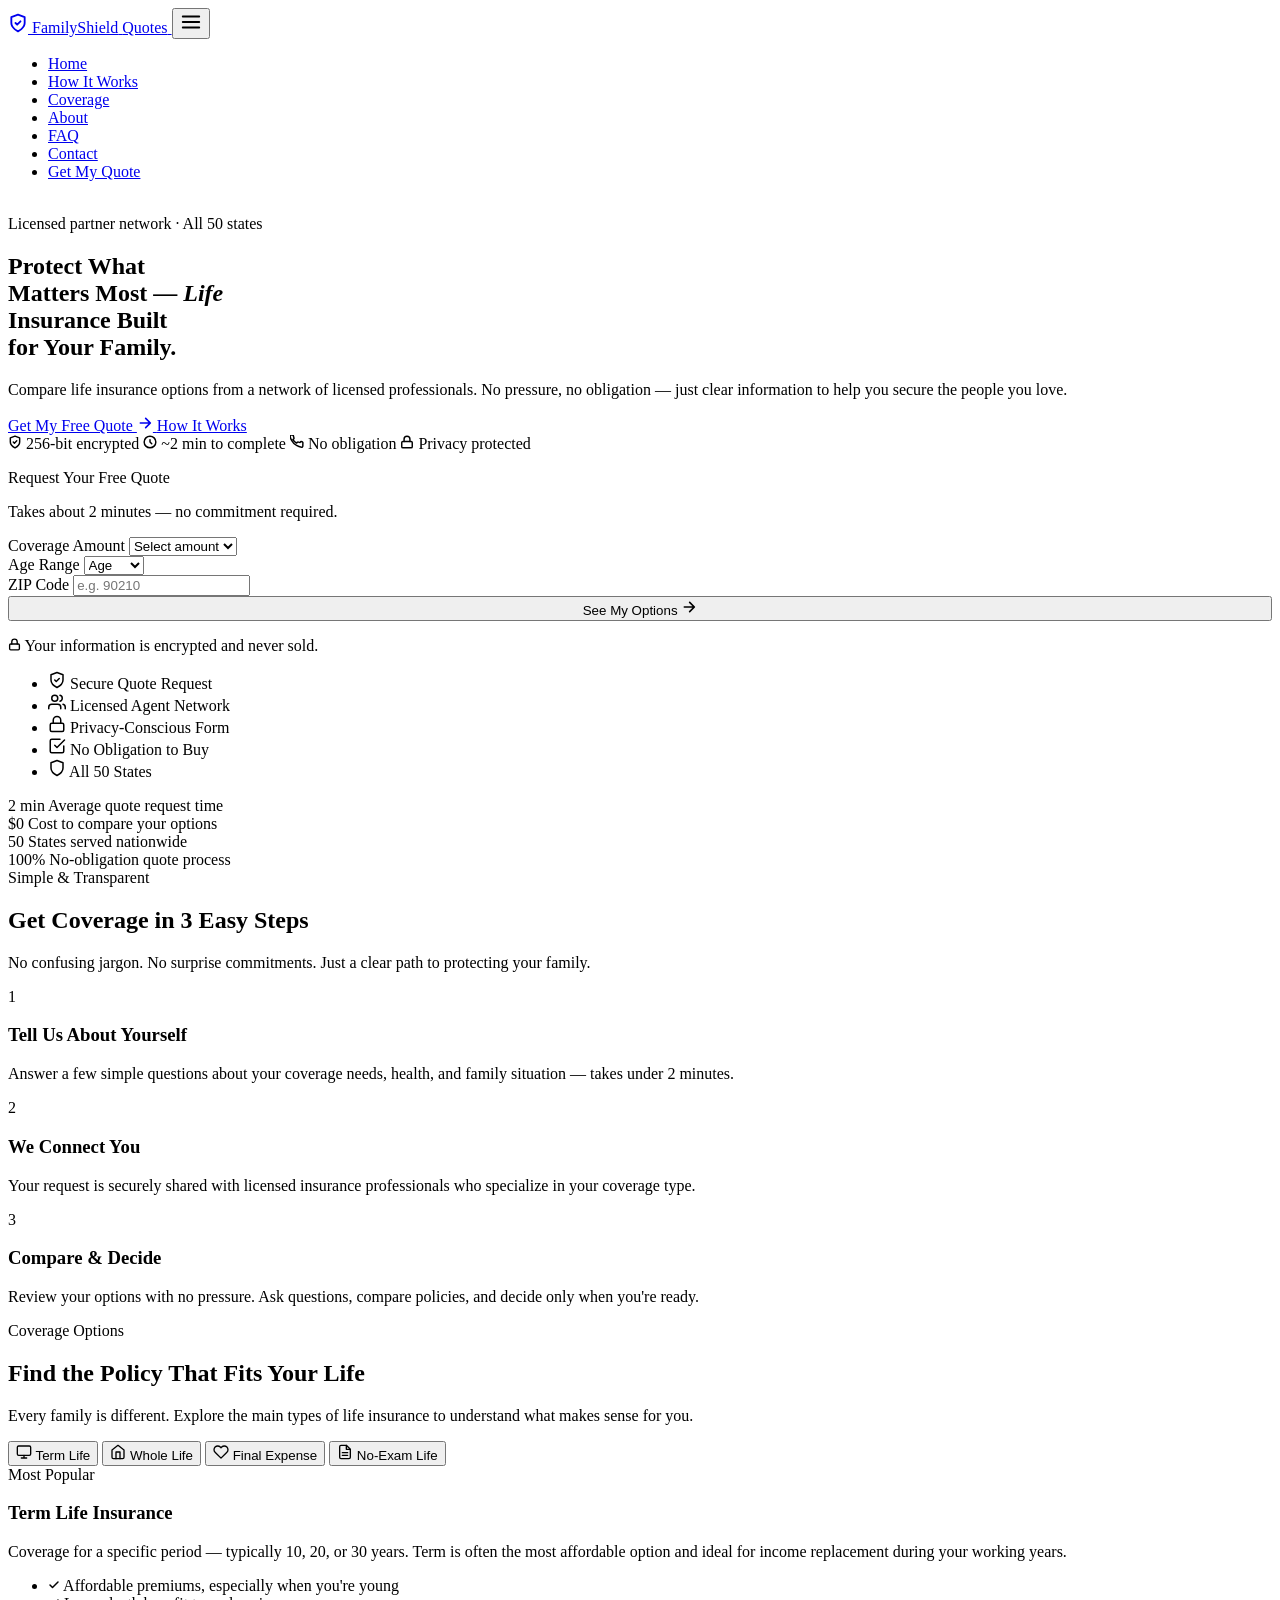
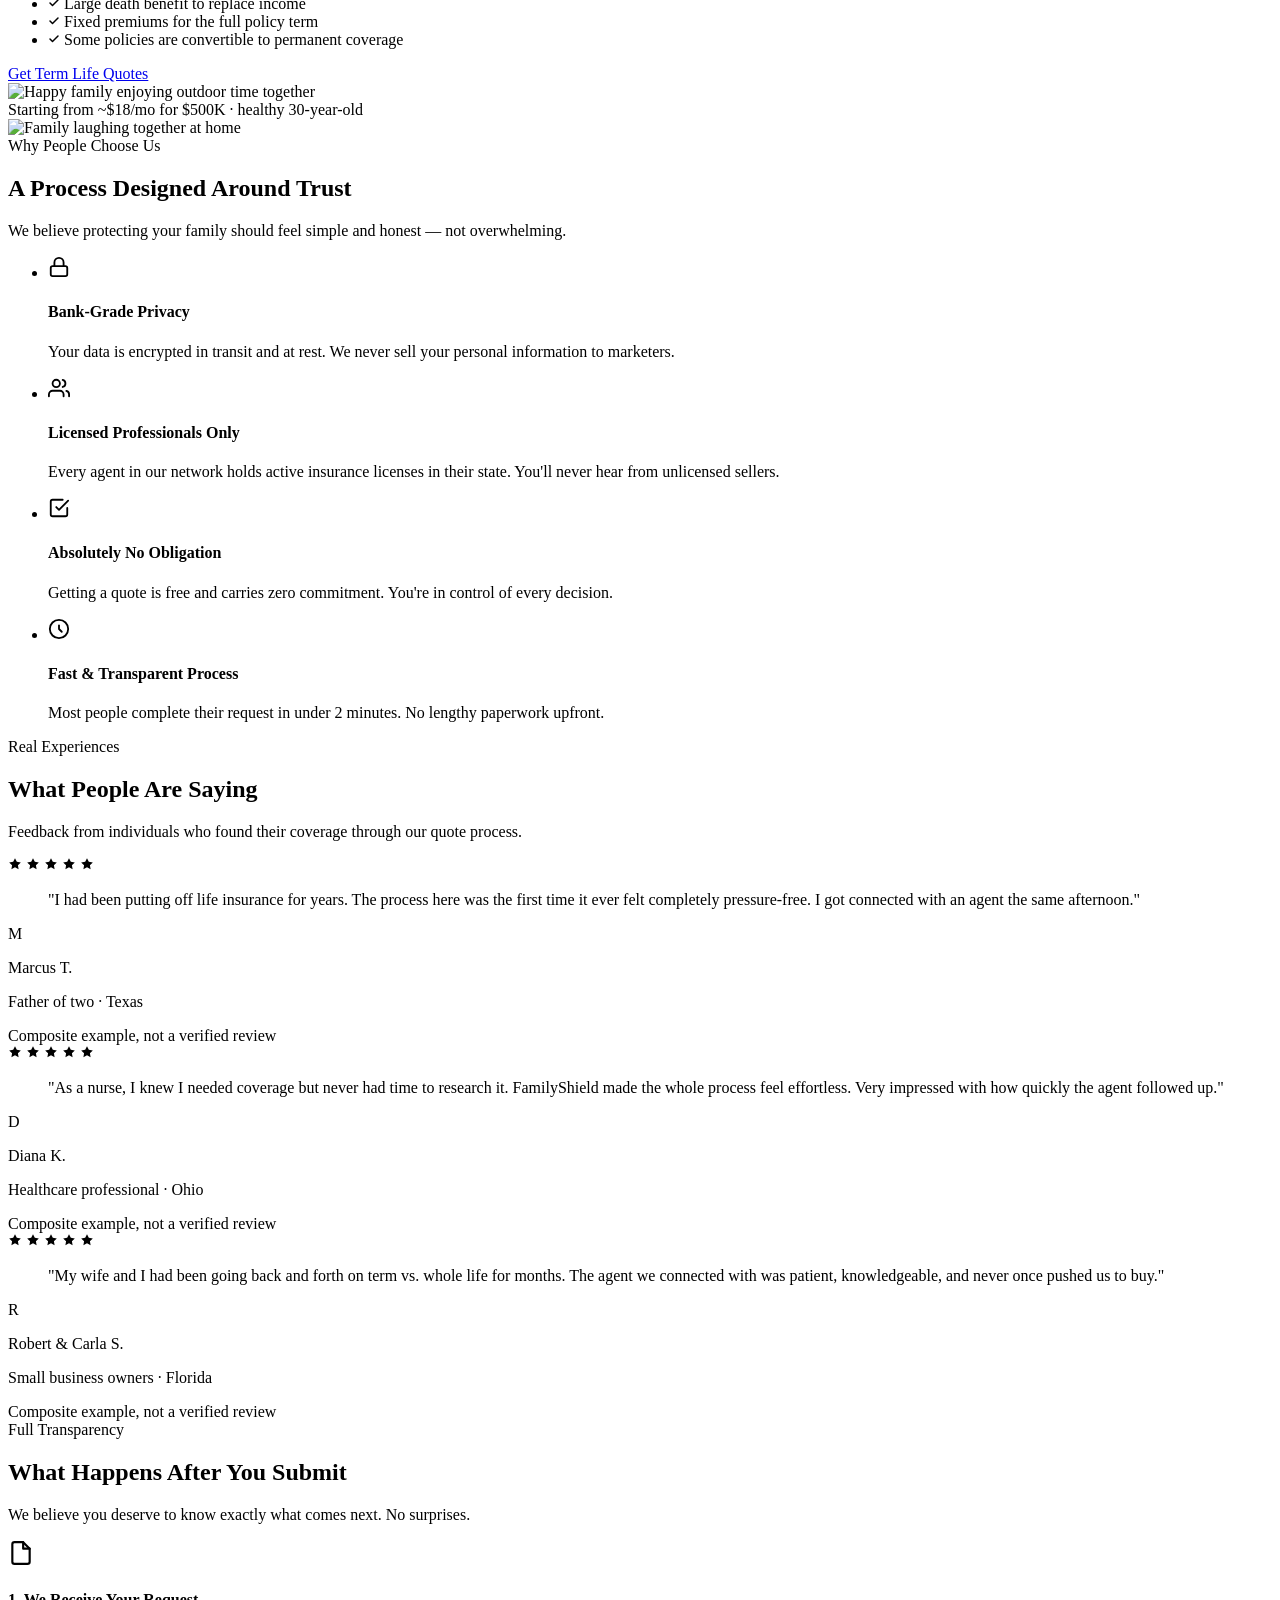
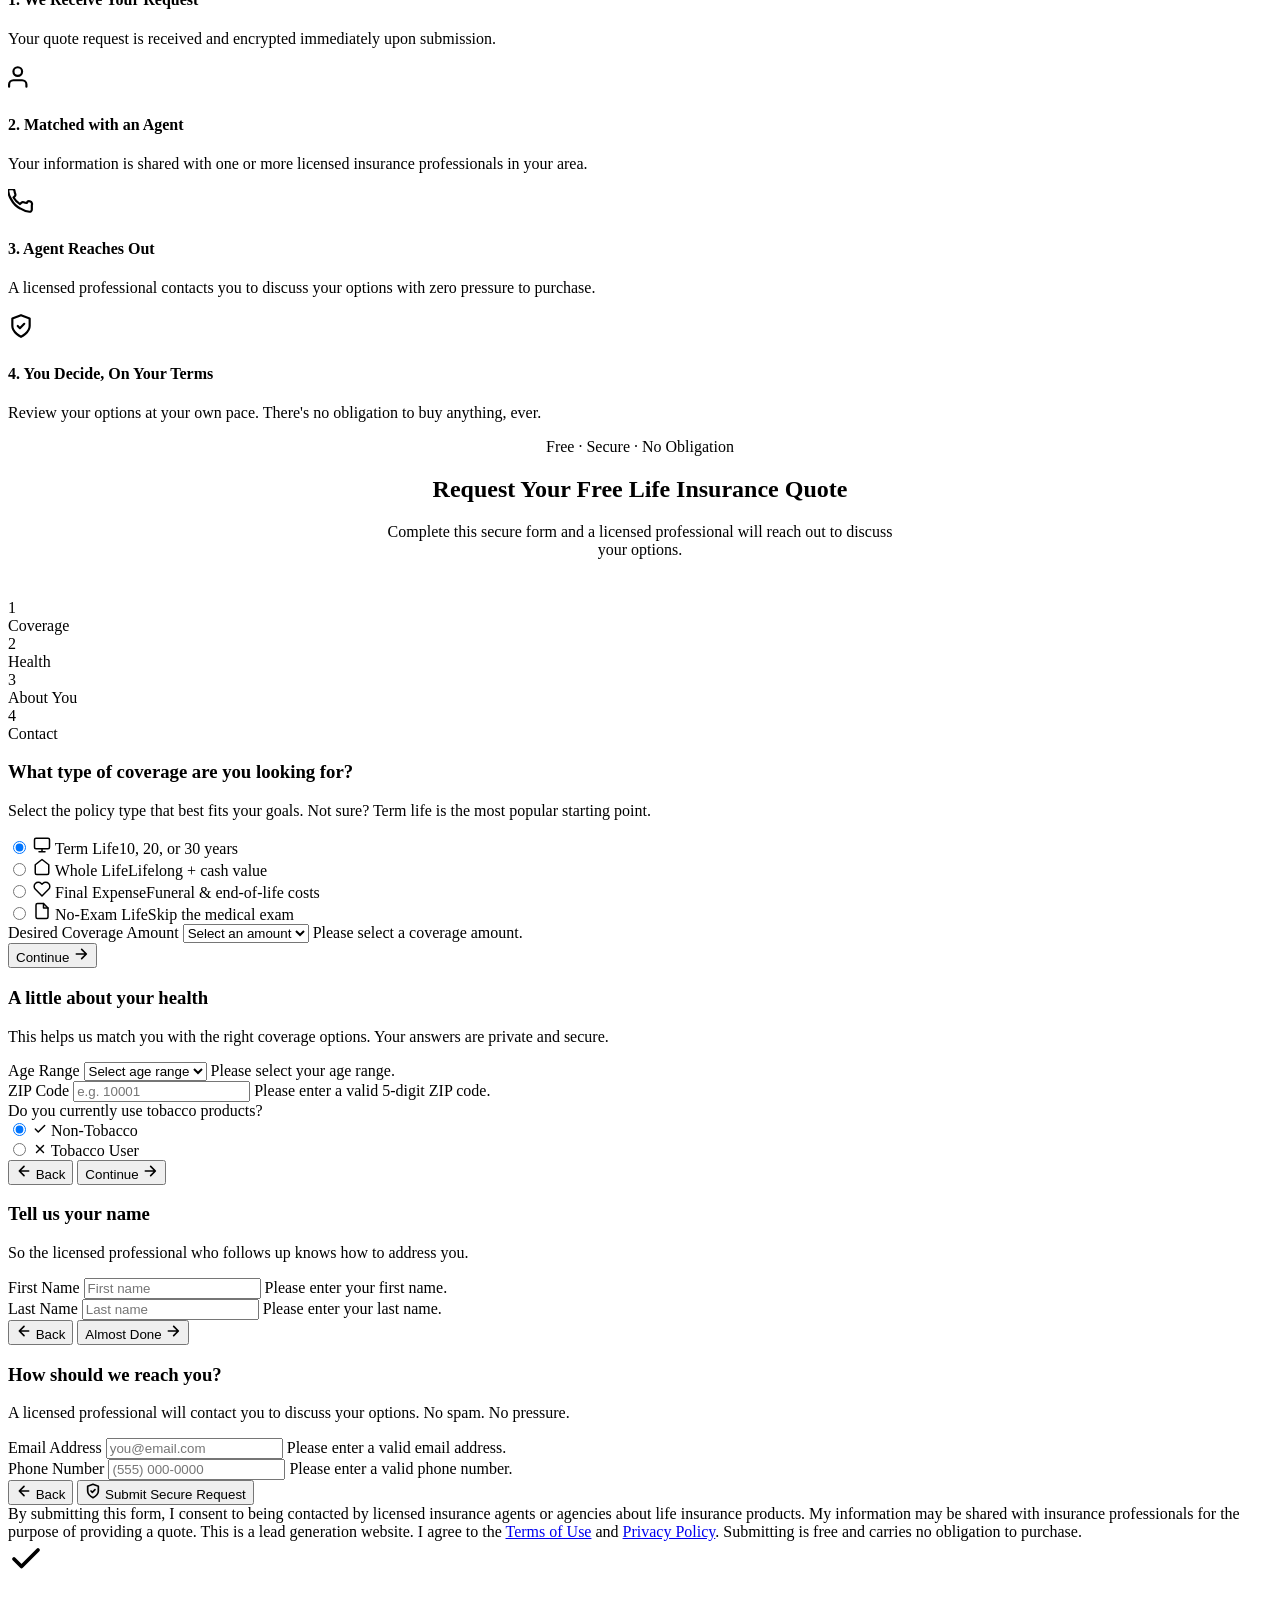
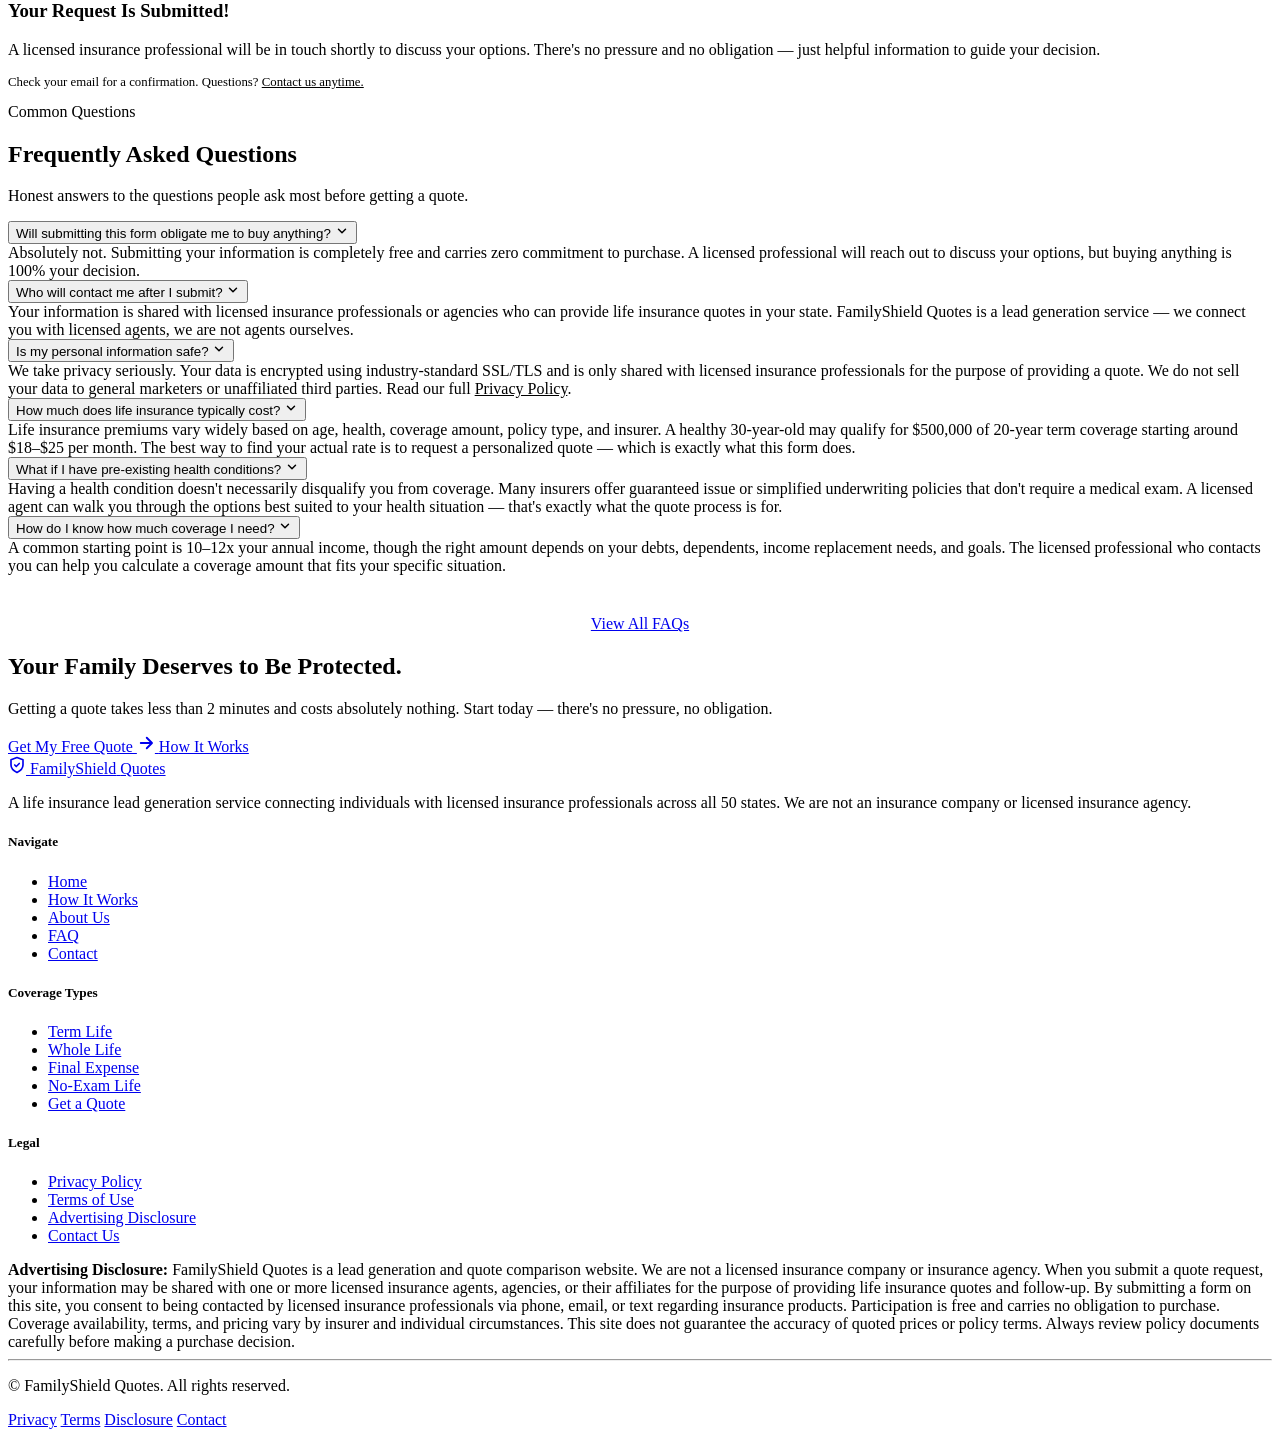
==== index.html @ f186295c "Add files via upload" ====
<!DOCTYPE html>
<html lang="en">
<head>
  <meta charset="UTF-8" />
  <meta name="viewport" content="width=device-width, initial-scale=1.0" />
  <title>FamilyShield Quotes — Protect What Matters Most | Life Insurance</title>
  <meta name="description" content="Compare life insurance options from a network of licensed insurance professionals. Fast, secure, no-obligation quote requests. Protect your family's future today." />
  <meta name="robots" content="index, follow" />
  <meta name="theme-color" content="#040d1c" />
  <meta property="og:title" content="FamilyShield Quotes — Protect What Matters Most" />
  <meta property="og:description" content="Secure, no-obligation life insurance quote comparison. Connect with licensed insurance professionals in minutes." />
  <meta property="og:type" content="website" />
  <link rel="preconnect" href="https://fonts.googleapis.com">
  <link rel="preconnect" href="https://fonts.gstatic.com" crossorigin>
  <link rel="preconnect" href="https://images.unsplash.com" crossorigin>
  <link rel="stylesheet" href="styles.css" />
  <link rel="icon" type="image/svg+xml" href="data:image/svg+xml,%3Csvg xmlns='http://www.w3.org/2000/svg' viewBox='0 0 24 24'%3E%3Crect width='24' height='24' rx='5' fill='%23c8952a'/%3E%3Cpath d='M12 20s7-3.5 7-8.75V6L12 3.5 5 6v5.25C5 16.5 12 20 12 20z' fill='%230a1628'/%3E%3C/svg%3E">
</head>
<body>

<!-- ══════════════════════════════════════════════════════
     NAVIGATION
══════════════════════════════════════════════════════ -->
<header class="nav" id="nav">
  <div class="container nav-inner">
    <a href="index.html" class="nav-logo" aria-label="FamilyShield Quotes home">
      <span class="nav-logo-icon" aria-hidden="true">
        <svg width="20" height="20" viewBox="0 0 24 24" fill="none" stroke="currentColor" stroke-width="2.2" stroke-linecap="round" stroke-linejoin="round"><path d="M12 22s8-4 8-10V5l-8-3-8 3v7c0 6 8 10 8 10z"/><path d="M9 12l2 2 4-4"/></svg>
      </span>
      <span class="nav-logo-text">
        <span class="brand">FamilyShield</span>
        <span class="sub">Quotes</span>
      </span>
    </a>

    <button class="nav-toggle" id="navToggle" aria-label="Toggle menu" aria-expanded="false">
      <svg width="22" height="22" viewBox="0 0 24 24" fill="none" stroke="currentColor" stroke-width="2" stroke-linecap="round"><path d="M3 6h18M3 12h18M3 18h18"/></svg>
    </button>

    <ul class="nav-links" id="navLinks" role="list">
      <li><a href="index.html" class="active">Home</a></li>
      <li><a href="how-it-works.html">How It Works</a></li>
      <li><a href="#coverage">Coverage</a></li>
      <li><a href="about.html">About</a></li>
      <li><a href="faq.html">FAQ</a></li>
      <li><a href="contact.html">Contact</a></li>
      <li><a href="#quote" class="btn btn-sm nav-cta">Get My Quote</a></li>
    </ul>
  </div>
</header>

<!-- ══════════════════════════════════════════════════════
     HERO
══════════════════════════════════════════════════════ -->
<section class="hero" aria-label="Hero">
  <div class="hero-bg" aria-hidden="true">
    <img
      src="https://images.unsplash.com/photo-1609220136736-443140cfeaa0?auto=format&fit=crop&w=1800&q=80"
      alt=""
      loading="eager"
      fetchpriority="high"
    />
  </div>

  <div class="container hero-grid">
    <!-- Left: Copy -->
    <div class="hero-copy">
      <div class="hero-badge" role="note">
        <span class="hero-badge-dot" aria-hidden="true"></span>
        Licensed partner network · All 50 states
      </div>

      <h1>
        Protect What<br>
        Matters Most — <em>Life</em><br>
        Insurance Built<br>
        for Your Family.
      </h1>

      <p class="hero-lead">
        Compare life insurance options from a network of licensed professionals.
        No pressure, no obligation — just clear information to help you secure
        the people you love.
      </p>

      <div class="hero-ctas">
        <a href="#quote" class="btn btn-primary btn-lg">
          Get My Free Quote
          <svg width="16" height="16" viewBox="0 0 24 24" fill="none" stroke="currentColor" stroke-width="2.5" stroke-linecap="round" stroke-linejoin="round"><path d="M5 12h14M13 5l7 7-7 7"/></svg>
        </a>
        <a href="how-it-works.html" class="btn btn-outline-light btn-lg">
          How It Works
        </a>
      </div>

      <div class="hero-trust" role="list" aria-label="Trust signals">
        <span class="hero-trust-item" role="listitem">
          <svg width="14" height="14" viewBox="0 0 24 24" fill="none" stroke="currentColor" stroke-width="2.5" stroke-linecap="round" stroke-linejoin="round" aria-hidden="true"><path d="M12 22s8-4 8-10V5l-8-3-8 3v7c0 6 8 10 8 10z"/><path d="M9 12l2 2 4-4"/></svg>
          256-bit encrypted
        </span>
        <span class="hero-trust-item" role="listitem">
          <svg width="14" height="14" viewBox="0 0 24 24" fill="none" stroke="currentColor" stroke-width="2.5" stroke-linecap="round" stroke-linejoin="round" aria-hidden="true"><circle cx="12" cy="12" r="10"/><path d="M12 8v4l3 3"/></svg>
          ~2 min to complete
        </span>
        <span class="hero-trust-item" role="listitem">
          <svg width="14" height="14" viewBox="0 0 24 24" fill="none" stroke="currentColor" stroke-width="2.5" stroke-linecap="round" stroke-linejoin="round" aria-hidden="true"><path d="M22 16.92V19a2 2 0 01-2.18 2 19.79 19.79 0 01-8.63-3.07A19.5 19.5 0 013.07 9.81 19.79 19.79 0 01.06 1.18 2 2 0 012 .06h2.09A2 2 0 016 1.77c.127.96.361 1.903.7 2.81a2 2 0 01-.45 2.11L5.09 7.91a16 16 0 006 6l1.27-1.27a2 2 0 012.11-.45 12.84 12.84 0 002.81.7A2 2 0 0122 14.92z"/></svg>
          No obligation
        </span>
        <span class="hero-trust-item" role="listitem">
          <svg width="14" height="14" viewBox="0 0 24 24" fill="none" stroke="currentColor" stroke-width="2.5" stroke-linecap="round" stroke-linejoin="round" aria-hidden="true"><rect x="3" y="11" width="18" height="11" rx="2" ry="2"/><path d="M7 11V7a5 5 0 0110 0v4"/></svg>
          Privacy protected
        </span>
      </div>
    </div>

    <!-- Right: Quick Quote Card -->
    <div class="hero-card" role="complementary" aria-label="Quick quote form">
      <p class="hero-card-title">Request Your Free Quote</p>
      <p class="hero-card-sub">Takes about 2 minutes — no commitment required.</p>

      <form id="heroQuickForm" novalidate>
        <div class="form-group">
          <label for="hq-coverage">Coverage Amount</label>
          <select class="form-control" id="hq-coverage" name="coverage" required>
            <option value="">Select amount</option>
            <option>$100,000</option>
            <option>$250,000</option>
            <option>$500,000</option>
            <option>$750,000</option>
            <option>$1,000,000+</option>
          </select>
        </div>

        <div class="form-row">
          <div class="form-group">
            <label for="hq-age">Age Range</label>
            <select class="form-control" id="hq-age" name="age" required>
              <option value="">Age</option>
              <option>18–24</option>
              <option>25–34</option>
              <option>35–44</option>
              <option>45–54</option>
              <option>55–64</option>
              <option>65+</option>
            </select>
          </div>
          <div class="form-group">
            <label for="hq-zip">ZIP Code</label>
            <input class="form-control" id="hq-zip" name="zip" type="text" inputmode="numeric" placeholder="e.g. 90210" maxlength="5" required>
          </div>
        </div>

        <button type="submit" class="btn btn-primary btn-lg" style="width:100%;justify-content:center;">
          See My Options
          <svg width="16" height="16" viewBox="0 0 24 24" fill="none" stroke="currentColor" stroke-width="2.5" stroke-linecap="round" stroke-linejoin="round"><path d="M5 12h14M13 5l7 7-7 7"/></svg>
        </button>
      </form>

      <p class="hero-card-secure">
        <svg width="13" height="13" viewBox="0 0 24 24" fill="none" stroke="currentColor" stroke-width="2.5" stroke-linecap="round" stroke-linejoin="round" aria-hidden="true"><rect x="3" y="11" width="18" height="11" rx="2"/><path d="M7 11V7a5 5 0 0110 0v4"/></svg>
        Your information is encrypted and never sold.
      </p>
    </div>
  </div>
</section>

<!-- ══════════════════════════════════════════════════════
     TRUST STRIP
══════════════════════════════════════════════════════ -->
<div class="trust-strip">
  <div class="container">
    <ul class="trust-items" role="list" aria-label="Trust features">
      <li class="trust-item">
        <svg width="18" height="18" viewBox="0 0 24 24" fill="none" stroke="currentColor" stroke-width="2" stroke-linecap="round" stroke-linejoin="round" aria-hidden="true"><path d="M12 22s8-4 8-10V5l-8-3-8 3v7c0 6 8 10 8 10z"/><path d="M9 12l2 2 4-4"/></svg>
        Secure Quote Request
      </li>
      <li class="trust-item">
        <svg width="18" height="18" viewBox="0 0 24 24" fill="none" stroke="currentColor" stroke-width="2" stroke-linecap="round" stroke-linejoin="round" aria-hidden="true"><path d="M17 21v-2a4 4 0 00-4-4H5a4 4 0 00-4 4v2"/><circle cx="9" cy="7" r="4"/><path d="M23 21v-2a4 4 0 00-3-3.87"/><path d="M16 3.13a4 4 0 010 7.75"/></svg>
        Licensed Agent Network
      </li>
      <li class="trust-item">
        <svg width="18" height="18" viewBox="0 0 24 24" fill="none" stroke="currentColor" stroke-width="2" stroke-linecap="round" stroke-linejoin="round" aria-hidden="true"><rect x="3" y="11" width="18" height="11" rx="2"/><path d="M7 11V7a5 5 0 0110 0v4"/></svg>
        Privacy-Conscious Form
      </li>
      <li class="trust-item">
        <svg width="18" height="18" viewBox="0 0 24 24" fill="none" stroke="currentColor" stroke-width="2" stroke-linecap="round" stroke-linejoin="round" aria-hidden="true"><polyline points="9 11 12 14 22 4"/><path d="M21 12v7a2 2 0 01-2 2H5a2 2 0 01-2-2V5a2 2 0 012-2h11"/></svg>
        No Obligation to Buy
      </li>
      <li class="trust-item">
        <svg width="18" height="18" viewBox="0 0 24 24" fill="none" stroke="currentColor" stroke-width="2" stroke-linecap="round" stroke-linejoin="round" aria-hidden="true"><path d="M12 22s8-4 8-10V5l-8-3-8 3v7c0 6 8 10 8 10z"/></svg>
        All 50 States
      </li>
    </ul>
  </div>
</div>

<!-- ══════════════════════════════════════════════════════
     STATS BAND
══════════════════════════════════════════════════════ -->
<div class="stats-band">
  <div class="container">
    <div class="stats-grid" role="list" aria-label="Key statistics">
      <div class="stat-item reveal" role="listitem">
        <span class="stat-value" data-count="2" data-suffix=" min">2 min</span>
        <span class="stat-label">Average quote request time</span>
      </div>
      <div class="stat-item reveal reveal-delay-1" role="listitem">
        <span class="stat-value">$0</span>
        <span class="stat-label">Cost to compare your options</span>
      </div>
      <div class="stat-item reveal reveal-delay-2" role="listitem">
        <span class="stat-value">50</span>
        <span class="stat-label">States served nationwide</span>
      </div>
      <div class="stat-item reveal reveal-delay-3" role="listitem">
        <span class="stat-value">100%</span>
        <span class="stat-label">No-obligation quote process</span>
      </div>
    </div>
  </div>
</div>

<!-- ══════════════════════════════════════════════════════
     HOW IT WORKS
══════════════════════════════════════════════════════ -->
<section class="section section--soft" id="how-it-works" aria-labelledby="hiw-heading">
  <div class="container">
    <header class="section-header">
      <span class="eyebrow">Simple &amp; Transparent</span>
      <h2 id="hiw-heading">Get Coverage in 3 Easy Steps</h2>
      <p class="lead">No confusing jargon. No surprise commitments. Just a clear path to protecting your family.</p>
    </header>

    <div class="steps-grid">
      <div class="step-card reveal">
        <div class="step-num" aria-hidden="true">1</div>
        <h3>Tell Us About Yourself</h3>
        <p>Answer a few simple questions about your coverage needs, health, and family situation — takes under 2 minutes.</p>
      </div>
      <div class="step-card reveal reveal-delay-2">
        <div class="step-num" aria-hidden="true">2</div>
        <h3>We Connect You</h3>
        <p>Your request is securely shared with licensed insurance professionals who specialize in your coverage type.</p>
      </div>
      <div class="step-card reveal reveal-delay-4">
        <div class="step-num" aria-hidden="true">3</div>
        <h3>Compare &amp; Decide</h3>
        <p>Review your options with no pressure. Ask questions, compare policies, and decide only when you're ready.</p>
      </div>
    </div>
  </div>
</section>

<!-- ══════════════════════════════════════════════════════
     COVERAGE TABS
══════════════════════════════════════════════════════ -->
<section class="section" id="coverage" aria-labelledby="coverage-heading">
  <div class="container">
    <header class="section-header">
      <span class="eyebrow">Coverage Options</span>
      <h2 id="coverage-heading">Find the Policy That Fits Your Life</h2>
      <p class="lead">Every family is different. Explore the main types of life insurance to understand what makes sense for you.</p>
    </header>

    <div class="tabs-nav" role="tablist" aria-label="Coverage types">
      <button class="tab-btn active" role="tab" aria-selected="true" aria-controls="tab-term" id="btn-term" data-tab="term">
        <svg width="16" height="16" viewBox="0 0 24 24" fill="none" stroke="currentColor" stroke-width="2" stroke-linecap="round" stroke-linejoin="round" aria-hidden="true"><rect x="2" y="3" width="20" height="14" rx="2"/><path d="M8 21h8M12 17v4"/></svg>
        Term Life
      </button>
      <button class="tab-btn" role="tab" aria-selected="false" aria-controls="tab-whole" id="btn-whole" data-tab="whole">
        <svg width="16" height="16" viewBox="0 0 24 24" fill="none" stroke="currentColor" stroke-width="2" stroke-linecap="round" stroke-linejoin="round" aria-hidden="true"><path d="M3 9l9-7 9 7v11a2 2 0 01-2 2H5a2 2 0 01-2-2z"/><polyline points="9 22 9 12 15 12 15 22"/></svg>
        Whole Life
      </button>
      <button class="tab-btn" role="tab" aria-selected="false" aria-controls="tab-final" id="btn-final" data-tab="final">
        <svg width="16" height="16" viewBox="0 0 24 24" fill="none" stroke="currentColor" stroke-width="2" stroke-linecap="round" stroke-linejoin="round" aria-hidden="true"><path d="M20.84 4.61a5.5 5.5 0 00-7.78 0L12 5.67l-1.06-1.06a5.5 5.5 0 00-7.78 7.78l1.06 1.06L12 21.23l7.78-7.78 1.06-1.06a5.5 5.5 0 000-7.78z"/></svg>
        Final Expense
      </button>
      <button class="tab-btn" role="tab" aria-selected="false" aria-controls="tab-noexam" id="btn-noexam" data-tab="noexam">
        <svg width="16" height="16" viewBox="0 0 24 24" fill="none" stroke="currentColor" stroke-width="2" stroke-linecap="round" stroke-linejoin="round" aria-hidden="true"><path d="M14 2H6a2 2 0 00-2 2v16a2 2 0 002 2h12a2 2 0 002-2V8z"/><polyline points="14 2 14 8 20 8"/><line x1="16" y1="13" x2="8" y2="13"/><line x1="16" y1="17" x2="8" y2="17"/></svg>
        No-Exam Life
      </button>
    </div>

    <!-- Term Life -->
    <div class="tab-panel active" id="tab-term" role="tabpanel" aria-labelledby="btn-term">
      <div class="tab-content">
        <span class="eyebrow">Most Popular</span>
        <h3>Term Life Insurance</h3>
        <p>Coverage for a specific period — typically 10, 20, or 30 years. Term is often the most affordable option and ideal for income replacement during your working years.</p>
        <ul class="tab-features">
          <li class="tab-feature">
            <span class="tab-feature-icon" aria-hidden="true"><svg width="12" height="12" viewBox="0 0 24 24" fill="none" stroke="currentColor" stroke-width="3" stroke-linecap="round" stroke-linejoin="round"><polyline points="20 6 9 17 4 12"/></svg></span>
            Affordable premiums, especially when you're young
          </li>
          <li class="tab-feature">
            <span class="tab-feature-icon" aria-hidden="true"><svg width="12" height="12" viewBox="0 0 24 24" fill="none" stroke="currentColor" stroke-width="3" stroke-linecap="round" stroke-linejoin="round"><polyline points="20 6 9 17 4 12"/></svg></span>
            Large death benefit to replace income
          </li>
          <li class="tab-feature">
            <span class="tab-feature-icon" aria-hidden="true"><svg width="12" height="12" viewBox="0 0 24 24" fill="none" stroke="currentColor" stroke-width="3" stroke-linecap="round" stroke-linejoin="round"><polyline points="20 6 9 17 4 12"/></svg></span>
            Fixed premiums for the full policy term
          </li>
          <li class="tab-feature">
            <span class="tab-feature-icon" aria-hidden="true"><svg width="12" height="12" viewBox="0 0 24 24" fill="none" stroke="currentColor" stroke-width="3" stroke-linecap="round" stroke-linejoin="round"><polyline points="20 6 9 17 4 12"/></svg></span>
            Some policies are convertible to permanent coverage
          </li>
        </ul>
        <a href="#quote" class="btn btn-dark btn-lg">Get Term Life Quotes</a>
      </div>
      <div class="tab-visual">
        <img src="https://images.unsplash.com/photo-1581579186913-45ac24ed53d3?auto=format&fit=crop&w=800&q=80" alt="Happy family enjoying outdoor time together" loading="lazy">
        <div class="tab-overlay">
          <div class="tab-price">
            <span class="from">Starting from</span>
            <span class="price">~$18/mo</span>
            <span class="mo">for $500K · healthy 30-year-old</span>
          </div>
        </div>
      </div>
    </div>

    <!-- Whole Life -->
    <div class="tab-panel" id="tab-whole" role="tabpanel" aria-labelledby="btn-whole" hidden>
      <div class="tab-content">
        <span class="eyebrow">Lifelong Coverage</span>
        <h3>Whole Life Insurance</h3>
        <p>Permanent coverage that lasts your entire life, with a cash value component that grows over time. Often used for estate planning and wealth transfer.</p>
        <ul class="tab-features">
          <li class="tab-feature">
            <span class="tab-feature-icon" aria-hidden="true"><svg width="12" height="12" viewBox="0 0 24 24" fill="none" stroke="currentColor" stroke-width="3" stroke-linecap="round" stroke-linejoin="round"><polyline points="20 6 9 17 4 12"/></svg></span>
            Guaranteed death benefit regardless of when you pass
          </li>
          <li class="tab-feature">
            <span class="tab-feature-icon" aria-hidden="true"><svg width="12" height="12" viewBox="0 0 24 24" fill="none" stroke="currentColor" stroke-width="3" stroke-linecap="round" stroke-linejoin="round"><polyline points="20 6 9 17 4 12"/></svg></span>
            Builds cash value you can borrow against
          </li>
          <li class="tab-feature">
            <span class="tab-feature-icon" aria-hidden="true"><svg width="12" height="12" viewBox="0 0 24 24" fill="none" stroke="currentColor" stroke-width="3" stroke-linecap="round" stroke-linejoin="round"><polyline points="20 6 9 17 4 12"/></svg></span>
            Premiums stay level for life
          </li>
          <li class="tab-feature">
            <span class="tab-feature-icon" aria-hidden="true"><svg width="12" height="12" viewBox="0 0 24 24" fill="none" stroke="currentColor" stroke-width="3" stroke-linecap="round" stroke-linejoin="round"><polyline points="20 6 9 17 4 12"/></svg></span>
            Useful for estate planning and legacy goals
          </li>
        </ul>
        <a href="#quote" class="btn btn-dark btn-lg">Get Whole Life Quotes</a>
      </div>
      <div class="tab-visual">
        <img src="https://images.unsplash.com/photo-1600880292203-757bb62b4baf?auto=format&fit=crop&w=800&q=80" alt="Couple reviewing financial planning documents" loading="lazy">
        <div class="tab-overlay">
          <div class="tab-price">
            <span class="from">Starting from</span>
            <span class="price">~$120/mo</span>
            <span class="mo">for $250K whole life policy</span>
          </div>
        </div>
      </div>
    </div>

    <!-- Final Expense -->
    <div class="tab-panel" id="tab-final" role="tabpanel" aria-labelledby="btn-final" hidden>
      <div class="tab-content">
        <span class="eyebrow">Seniors &amp; Families</span>
        <h3>Final Expense Insurance</h3>
        <p>Designed to cover funeral costs and end-of-life expenses. Smaller benefit amounts with simplified underwriting — often available to those who may not qualify elsewhere.</p>
        <ul class="tab-features">
          <li class="tab-feature">
            <span class="tab-feature-icon" aria-hidden="true"><svg width="12" height="12" viewBox="0 0 24 24" fill="none" stroke="currentColor" stroke-width="3" stroke-linecap="round" stroke-linejoin="round"><polyline points="20 6 9 17 4 12"/></svg></span>
            Coverage from $5,000 to $50,000
          </li>
          <li class="tab-feature">
            <span class="tab-feature-icon" aria-hidden="true"><svg width="12" height="12" viewBox="0 0 24 24" fill="none" stroke="currentColor" stroke-width="3" stroke-linecap="round" stroke-linejoin="round"><polyline points="20 6 9 17 4 12"/></svg></span>
            Simplified or guaranteed acceptance
          </li>
          <li class="tab-feature">
            <span class="tab-feature-icon" aria-hidden="true"><svg width="12" height="12" viewBox="0 0 24 24" fill="none" stroke="currentColor" stroke-width="3" stroke-linecap="round" stroke-linejoin="round"><polyline points="20 6 9 17 4 12"/></svg></span>
            No medical exam typically required
          </li>
          <li class="tab-feature">
            <span class="tab-feature-icon" aria-hidden="true"><svg width="12" height="12" viewBox="0 0 24 24" fill="none" stroke="currentColor" stroke-width="3" stroke-linecap="round" stroke-linejoin="round"><polyline points="20 6 9 17 4 12"/></svg></span>
            Permanently relieves family of funeral burdens
          </li>
        </ul>
        <a href="#quote" class="btn btn-dark btn-lg">Get Final Expense Quotes</a>
      </div>
      <div class="tab-visual">
        <img src="https://images.unsplash.com/photo-1573496359142-b8d87734a5a2?auto=format&fit=crop&w=800&q=80" alt="Senior couple walking together in sunlight" loading="lazy">
        <div class="tab-overlay">
          <div class="tab-price">
            <span class="from">Starting from</span>
            <span class="price">~$30/mo</span>
            <span class="mo">for $10K final expense coverage</span>
          </div>
        </div>
      </div>
    </div>

    <!-- No-Exam -->
    <div class="tab-panel" id="tab-noexam" role="tabpanel" aria-labelledby="btn-noexam" hidden>
      <div class="tab-content">
        <span class="eyebrow">Fast Approval</span>
        <h3>No-Exam Life Insurance</h3>
        <p>Skip the medical exam and get covered faster. These policies use health questionnaires instead of physical exams — ideal for busy people who want quick, easy coverage.</p>
        <ul class="tab-features">
          <li class="tab-feature">
            <span class="tab-feature-icon" aria-hidden="true"><svg width="12" height="12" viewBox="0 0 24 24" fill="none" stroke="currentColor" stroke-width="3" stroke-linecap="round" stroke-linejoin="round"><polyline points="20 6 9 17 4 12"/></svg></span>
            No blood draw or physical exam needed
          </li>
          <li class="tab-feature">
            <span class="tab-feature-icon" aria-hidden="true"><svg width="12" height="12" viewBox="0 0 24 24" fill="none" stroke="currentColor" stroke-width="3" stroke-linecap="round" stroke-linejoin="round"><polyline points="20 6 9 17 4 12"/></svg></span>
            Approval often within days, not weeks
          </li>
          <li class="tab-feature">
            <span class="tab-feature-icon" aria-hidden="true"><svg width="12" height="12" viewBox="0 0 24 24" fill="none" stroke="currentColor" stroke-width="3" stroke-linecap="round" stroke-linejoin="round"><polyline points="20 6 9 17 4 12"/></svg></span>
            Available in term and permanent options
          </li>
          <li class="tab-feature">
            <span class="tab-feature-icon" aria-hidden="true"><svg width="12" height="12" viewBox="0 0 24 24" fill="none" stroke="currentColor" stroke-width="3" stroke-linecap="round" stroke-linejoin="round"><polyline points="20 6 9 17 4 12"/></svg></span>
            Great option for coverage up to $1 million+
          </li>
        </ul>
        <a href="#quote" class="btn btn-dark btn-lg">Get No-Exam Quotes</a>
      </div>
      <div class="tab-visual">
        <img src="https://images.unsplash.com/photo-1560250097-0b93528c311a?auto=format&fit=crop&w=800&q=80" alt="Professional working efficiently at their desk" loading="lazy">
        <div class="tab-overlay">
          <div class="tab-price">
            <span class="from">Coverage up to</span>
            <span class="price">$1M+</span>
            <span class="mo">with no medical exam required</span>
          </div>
        </div>
      </div>
    </div>
  </div>
</section>

<!-- ══════════════════════════════════════════════════════
     WHY CHOOSE US — SPLIT IMAGE
══════════════════════════════════════════════════════ -->
<section class="section section--soft" aria-labelledby="why-heading">
  <div class="container">
    <div class="split-section">
      <div class="split-image">
        <img
          src="https://images.unsplash.com/photo-1491438590914-bc09fcaaf77a?auto=format&fit=crop&w=900&q=80"
          alt="Family laughing together at home"
          loading="lazy"
        />
        <div class="split-image-overlay" aria-hidden="true"></div>
      </div>
      <div class="split-body">
        <span class="eyebrow">Why People Choose Us</span>
        <h2 id="why-heading">A Process Designed Around Trust</h2>
        <p class="lead" style="max-width:100%">We believe protecting your family should feel simple and honest — not overwhelming.</p>

        <ul class="why-list" role="list">
          <li class="why-item">
            <span class="why-icon" aria-hidden="true">
              <svg width="22" height="22" viewBox="0 0 24 24" fill="none" stroke="currentColor" stroke-width="2" stroke-linecap="round" stroke-linejoin="round"><rect x="3" y="11" width="18" height="11" rx="2"/><path d="M7 11V7a5 5 0 0110 0v4"/></svg>
            </span>
            <div class="why-text">
              <h4>Bank-Grade Privacy</h4>
              <p>Your data is encrypted in transit and at rest. We never sell your personal information to marketers.</p>
            </div>
          </li>
          <li class="why-item">
            <span class="why-icon" aria-hidden="true">
              <svg width="22" height="22" viewBox="0 0 24 24" fill="none" stroke="currentColor" stroke-width="2" stroke-linecap="round" stroke-linejoin="round"><path d="M17 21v-2a4 4 0 00-4-4H5a4 4 0 00-4 4v2"/><circle cx="9" cy="7" r="4"/><path d="M23 21v-2a4 4 0 00-3-3.87"/><path d="M16 3.13a4 4 0 010 7.75"/></svg>
            </span>
            <div class="why-text">
              <h4>Licensed Professionals Only</h4>
              <p>Every agent in our network holds active insurance licenses in their state. You'll never hear from unlicensed sellers.</p>
            </div>
          </li>
          <li class="why-item">
            <span class="why-icon" aria-hidden="true">
              <svg width="22" height="22" viewBox="0 0 24 24" fill="none" stroke="currentColor" stroke-width="2" stroke-linecap="round" stroke-linejoin="round"><polyline points="9 11 12 14 22 4"/><path d="M21 12v7a2 2 0 01-2 2H5a2 2 0 01-2-2V5a2 2 0 012-2h11"/></svg>
            </span>
            <div class="why-text">
              <h4>Absolutely No Obligation</h4>
              <p>Getting a quote is free and carries zero commitment. You're in control of every decision.</p>
            </div>
          </li>
          <li class="why-item">
            <span class="why-icon" aria-hidden="true">
              <svg width="22" height="22" viewBox="0 0 24 24" fill="none" stroke="currentColor" stroke-width="2" stroke-linecap="round" stroke-linejoin="round"><circle cx="12" cy="12" r="10"/><path d="M12 8v4l3 3"/></svg>
            </span>
            <div class="why-text">
              <h4>Fast &amp; Transparent Process</h4>
              <p>Most people complete their request in under 2 minutes. No lengthy paperwork upfront.</p>
            </div>
          </li>
        </ul>
      </div>
    </div>
  </div>
</section>

<!-- ══════════════════════════════════════════════════════
     TESTIMONIALS
══════════════════════════════════════════════════════ -->
<section class="section" aria-labelledby="testimonials-heading">
  <div class="container">
    <header class="section-header">
      <span class="eyebrow">Real Experiences</span>
      <h2 id="testimonials-heading">What People Are Saying</h2>
      <p class="lead">Feedback from individuals who found their coverage through our quote process.</p>
    </header>

    <div class="testimonials-grid">
      <article class="testimonial-card reveal">
        <div class="testimonial-stars" aria-label="5 out of 5 stars">
          <svg width="14" height="14" viewBox="0 0 24 24" fill="currentColor" aria-hidden="true"><polygon points="12 2 15.09 8.26 22 9.27 17 14.14 18.18 21.02 12 17.77 5.82 21.02 7 14.14 2 9.27 8.91 8.26 12 2"/></svg>
          <svg width="14" height="14" viewBox="0 0 24 24" fill="currentColor" aria-hidden="true"><polygon points="12 2 15.09 8.26 22 9.27 17 14.14 18.18 21.02 12 17.77 5.82 21.02 7 14.14 2 9.27 8.91 8.26 12 2"/></svg>
          <svg width="14" height="14" viewBox="0 0 24 24" fill="currentColor" aria-hidden="true"><polygon points="12 2 15.09 8.26 22 9.27 17 14.14 18.18 21.02 12 17.77 5.82 21.02 7 14.14 2 9.27 8.91 8.26 12 2"/></svg>
          <svg width="14" height="14" viewBox="0 0 24 24" fill="currentColor" aria-hidden="true"><polygon points="12 2 15.09 8.26 22 9.27 17 14.14 18.18 21.02 12 17.77 5.82 21.02 7 14.14 2 9.27 8.91 8.26 12 2"/></svg>
          <svg width="14" height="14" viewBox="0 0 24 24" fill="currentColor" aria-hidden="true"><polygon points="12 2 15.09 8.26 22 9.27 17 14.14 18.18 21.02 12 17.77 5.82 21.02 7 14.14 2 9.27 8.91 8.26 12 2"/></svg>
        </div>
        <blockquote class="testimonial-quote">
          "I had been putting off life insurance for years. The process here was the first time it ever felt completely pressure-free. I got connected with an agent the same afternoon."
        </blockquote>
        <footer class="testimonial-author">
          <div class="testimonial-avatar" aria-hidden="true">M</div>
          <div>
            <p class="testimonial-name">Marcus T.</p>
            <p class="testimonial-meta">Father of two · Texas</p>
            <span class="composite-tag">Composite example, not a verified review</span>
          </div>
        </footer>
      </article>

      <article class="testimonial-card reveal reveal-delay-2">
        <div class="testimonial-stars" aria-label="5 out of 5 stars">
          <svg width="14" height="14" viewBox="0 0 24 24" fill="currentColor" aria-hidden="true"><polygon points="12 2 15.09 8.26 22 9.27 17 14.14 18.18 21.02 12 17.77 5.82 21.02 7 14.14 2 9.27 8.91 8.26 12 2"/></svg>
          <svg width="14" height="14" viewBox="0 0 24 24" fill="currentColor" aria-hidden="true"><polygon points="12 2 15.09 8.26 22 9.27 17 14.14 18.18 21.02 12 17.77 5.82 21.02 7 14.14 2 9.27 8.91 8.26 12 2"/></svg>
          <svg width="14" height="14" viewBox="0 0 24 24" fill="currentColor" aria-hidden="true"><polygon points="12 2 15.09 8.26 22 9.27 17 14.14 18.18 21.02 12 17.77 5.82 21.02 7 14.14 2 9.27 8.91 8.26 12 2"/></svg>
          <svg width="14" height="14" viewBox="0 0 24 24" fill="currentColor" aria-hidden="true"><polygon points="12 2 15.09 8.26 22 9.27 17 14.14 18.18 21.02 12 17.77 5.82 21.02 7 14.14 2 9.27 8.91 8.26 12 2"/></svg>
          <svg width="14" height="14" viewBox="0 0 24 24" fill="currentColor" aria-hidden="true"><polygon points="12 2 15.09 8.26 22 9.27 17 14.14 18.18 21.02 12 17.77 5.82 21.02 7 14.14 2 9.27 8.91 8.26 12 2"/></svg>
        </div>
        <blockquote class="testimonial-quote">
          "As a nurse, I knew I needed coverage but never had time to research it. FamilyShield made the whole process feel effortless. Very impressed with how quickly the agent followed up."
        </blockquote>
        <footer class="testimonial-author">
          <div class="testimonial-avatar" aria-hidden="true">D</div>
          <div>
            <p class="testimonial-name">Diana K.</p>
            <p class="testimonial-meta">Healthcare professional · Ohio</p>
            <span class="composite-tag">Composite example, not a verified review</span>
          </div>
        </footer>
      </article>

      <article class="testimonial-card reveal reveal-delay-4">
        <div class="testimonial-stars" aria-label="5 out of 5 stars">
          <svg width="14" height="14" viewBox="0 0 24 24" fill="currentColor" aria-hidden="true"><polygon points="12 2 15.09 8.26 22 9.27 17 14.14 18.18 21.02 12 17.77 5.82 21.02 7 14.14 2 9.27 8.91 8.26 12 2"/></svg>
          <svg width="14" height="14" viewBox="0 0 24 24" fill="currentColor" aria-hidden="true"><polygon points="12 2 15.09 8.26 22 9.27 17 14.14 18.18 21.02 12 17.77 5.82 21.02 7 14.14 2 9.27 8.91 8.26 12 2"/></svg>
          <svg width="14" height="14" viewBox="0 0 24 24" fill="currentColor" aria-hidden="true"><polygon points="12 2 15.09 8.26 22 9.27 17 14.14 18.18 21.02 12 17.77 5.82 21.02 7 14.14 2 9.27 8.91 8.26 12 2"/></svg>
          <svg width="14" height="14" viewBox="0 0 24 24" fill="currentColor" aria-hidden="true"><polygon points="12 2 15.09 8.26 22 9.27 17 14.14 18.18 21.02 12 17.77 5.82 21.02 7 14.14 2 9.27 8.91 8.26 12 2"/></svg>
          <svg width="14" height="14" viewBox="0 0 24 24" fill="currentColor" aria-hidden="true"><polygon points="12 2 15.09 8.26 22 9.27 17 14.14 18.18 21.02 12 17.77 5.82 21.02 7 14.14 2 9.27 8.91 8.26 12 2"/></svg>
        </div>
        <blockquote class="testimonial-quote">
          "My wife and I had been going back and forth on term vs. whole life for months. The agent we connected with was patient, knowledgeable, and never once pushed us to buy."
        </blockquote>
        <footer class="testimonial-author">
          <div class="testimonial-avatar" aria-hidden="true">R</div>
          <div>
            <p class="testimonial-name">Robert &amp; Carla S.</p>
            <p class="testimonial-meta">Small business owners · Florida</p>
            <span class="composite-tag">Composite example, not a verified review</span>
          </div>
        </footer>
      </article>
    </div>
  </div>
</section>

<!-- ══════════════════════════════════════════════════════
     WHAT HAPPENS AFTER YOU SUBMIT
══════════════════════════════════════════════════════ -->
<section class="section section--soft" aria-labelledby="nextsteps-heading">
  <div class="container">
    <header class="section-header">
      <span class="eyebrow">Full Transparency</span>
      <h2 id="nextsteps-heading">What Happens After You Submit</h2>
      <p class="lead">We believe you deserve to know exactly what comes next. No surprises.</p>
    </header>

    <div class="next-steps-grid">
      <div class="next-step reveal">
        <div class="next-step-icon" aria-hidden="true">
          <svg width="26" height="26" viewBox="0 0 24 24" fill="none" stroke="currentColor" stroke-width="2" stroke-linecap="round" stroke-linejoin="round"><path d="M14 2H6a2 2 0 00-2 2v16a2 2 0 002 2h12a2 2 0 002-2V8z"/><polyline points="14 2 14 8 20 8"/></svg>
        </div>
        <h4>1. We Receive Your Request</h4>
        <p>Your quote request is received and encrypted immediately upon submission.</p>
      </div>
      <div class="next-step reveal reveal-delay-1">
        <div class="next-step-icon" aria-hidden="true">
          <svg width="26" height="26" viewBox="0 0 24 24" fill="none" stroke="currentColor" stroke-width="2" stroke-linecap="round" stroke-linejoin="round"><path d="M17 21v-2a4 4 0 00-4-4H5a4 4 0 00-4 4v2"/><circle cx="9" cy="7" r="4"/></svg>
        </div>
        <h4>2. Matched with an Agent</h4>
        <p>Your information is shared with one or more licensed insurance professionals in your area.</p>
      </div>
      <div class="next-step reveal reveal-delay-2">
        <div class="next-step-icon" aria-hidden="true">
          <svg width="26" height="26" viewBox="0 0 24 24" fill="none" stroke="currentColor" stroke-width="2" stroke-linecap="round" stroke-linejoin="round"><path d="M22 16.92V19a2 2 0 01-2.18 2 19.79 19.79 0 01-8.63-3.07A19.5 19.5 0 013.07 9.81 19.79 19.79 0 01.06 1.18 2 2 0 012 .06h2.09A2 2 0 016 1.77c.127.96.361 1.903.7 2.81a2 2 0 01-.45 2.11L5.09 7.91a16 16 0 006 6l1.27-1.27a2 2 0 012.11-.45 12.84 12.84 0 002.81.7A2 2 0 0122 14.92z"/></svg>
        </div>
        <h4>3. Agent Reaches Out</h4>
        <p>A licensed professional contacts you to discuss your options with zero pressure to purchase.</p>
      </div>
      <div class="next-step reveal reveal-delay-3">
        <div class="next-step-icon" aria-hidden="true">
          <svg width="26" height="26" viewBox="0 0 24 24" fill="none" stroke="currentColor" stroke-width="2" stroke-linecap="round" stroke-linejoin="round"><path d="M12 22s8-4 8-10V5l-8-3-8 3v7c0 6 8 10 8 10z"/><path d="M9 12l2 2 4-4"/></svg>
        </div>
        <h4>4. You Decide, On Your Terms</h4>
        <p>Review your options at your own pace. There's no obligation to buy anything, ever.</p>
      </div>
    </div>
  </div>
</section>

<!-- ══════════════════════════════════════════════════════
     MULTI-STEP QUOTE FORM
══════════════════════════════════════════════════════ -->
<section class="quote-section" id="quote" aria-labelledby="quote-heading">
  <div class="container">
    <div style="text-align:center; margin-bottom:2.5rem;">
      <span class="eyebrow light">Free · Secure · No Obligation</span>
      <h2 id="quote-heading" style="color:var(--white);">Request Your Free Life Insurance Quote</h2>
      <p style="color:var(--navy-100);margin-inline:auto;max-width:520px;">
        Complete this secure form and a licensed professional will reach out to discuss your options.
      </p>
    </div>

    <div class="quote-form-wrapper">
      <div class="quote-form-card">
        <!-- Progress bar -->
        <div class="progress-track" id="progressTrack" aria-label="Form progress">
          <div class="progress-steps" role="list">
            <div class="progress-step active" data-step="1" role="listitem">
              <div class="progress-dot" aria-current="step">1</div>
              <span class="progress-label">Coverage</span>
            </div>
            <div class="progress-step" data-step="2" role="listitem">
              <div class="progress-dot">2</div>
              <span class="progress-label">Health</span>
            </div>
            <div class="progress-step" data-step="3" role="listitem">
              <div class="progress-dot">3</div>
              <span class="progress-label">About You</span>
            </div>
            <div class="progress-step" data-step="4" role="listitem">
              <div class="progress-dot">4</div>
              <span class="progress-label">Contact</span>
            </div>
          </div>
        </div>

        <div class="quote-form-body">
          <form id="quoteForm" novalidate>

            <!-- ── Step 1: Coverage ── -->
            <div class="form-step active" data-step="1" id="step-1">
              <h3 class="step-heading">What type of coverage are you looking for?</h3>
              <p class="step-sub">Select the policy type that best fits your goals. Not sure? Term life is the most popular starting point.</p>

              <div class="option-tiles" role="group" aria-label="Policy type">
                <div class="option-tile">
                  <input type="radio" name="policyType" id="pt-term" value="Term Life" checked>
                  <label for="pt-term">
                    <span class="tile-icon" aria-hidden="true">
                      <svg width="18" height="18" viewBox="0 0 24 24" fill="none" stroke="currentColor" stroke-width="2" stroke-linecap="round" stroke-linejoin="round"><rect x="2" y="3" width="20" height="14" rx="2"/><path d="M8 21h8M12 17v4"/></svg>
                    </span>
                    <span class="tile-text"><span class="tile-label">Term Life</span><span class="tile-detail">10, 20, or 30 years</span></span>
                  </label>
                </div>
                <div class="option-tile">
                  <input type="radio" name="policyType" id="pt-whole" value="Whole Life">
                  <label for="pt-whole">
                    <span class="tile-icon" aria-hidden="true">
                      <svg width="18" height="18" viewBox="0 0 24 24" fill="none" stroke="currentColor" stroke-width="2" stroke-linecap="round" stroke-linejoin="round"><path d="M3 9l9-7 9 7v11a2 2 0 01-2 2H5a2 2 0 01-2-2z"/></svg>
                    </span>
                    <span class="tile-text"><span class="tile-label">Whole Life</span><span class="tile-detail">Lifelong + cash value</span></span>
                  </label>
                </div>
                <div class="option-tile">
                  <input type="radio" name="policyType" id="pt-final" value="Final Expense">
                  <label for="pt-final">
                    <span class="tile-icon" aria-hidden="true">
                      <svg width="18" height="18" viewBox="0 0 24 24" fill="none" stroke="currentColor" stroke-width="2" stroke-linecap="round" stroke-linejoin="round"><path d="M20.84 4.61a5.5 5.5 0 00-7.78 0L12 5.67l-1.06-1.06a5.5 5.5 0 00-7.78 7.78l1.06 1.06L12 21.23l7.78-7.78 1.06-1.06a5.5 5.5 0 000-7.78z"/></svg>
                    </span>
                    <span class="tile-text"><span class="tile-label">Final Expense</span><span class="tile-detail">Funeral &amp; end-of-life costs</span></span>
                  </label>
                </div>
                <div class="option-tile">
                  <input type="radio" name="policyType" id="pt-noexam" value="No-Exam Life">
                  <label for="pt-noexam">
                    <span class="tile-icon" aria-hidden="true">
                      <svg width="18" height="18" viewBox="0 0 24 24" fill="none" stroke="currentColor" stroke-width="2" stroke-linecap="round" stroke-linejoin="round"><path d="M14 2H6a2 2 0 00-2 2v16a2 2 0 002 2h12a2 2 0 002-2V8z"/><polyline points="14 2 14 8 20 8"/></svg>
                    </span>
                    <span class="tile-text"><span class="tile-label">No-Exam Life</span><span class="tile-detail">Skip the medical exam</span></span>
                  </label>
                </div>
              </div>

              <div class="form-group">
                <label for="q-coverage">Desired Coverage Amount</label>
                <select class="form-control" id="q-coverage" name="coverageAmount" required>
                  <option value="">Select an amount</option>
                  <option value="100000">$100,000</option>
                  <option value="250000">$250,000</option>
                  <option value="500000">$500,000</option>
                  <option value="750000">$750,000</option>
                  <option value="1000000">$1,000,000</option>
                  <option value="1000000+">$1,000,000+</option>
                </select>
                <span class="form-field-error">Please select a coverage amount.</span>
              </div>

              <div class="form-nav">
                <button type="button" class="btn btn-primary btn-next btn-lg" data-next="2">
                  Continue
                  <svg width="16" height="16" viewBox="0 0 24 24" fill="none" stroke="currentColor" stroke-width="2.5" stroke-linecap="round" stroke-linejoin="round"><path d="M5 12h14M13 5l7 7-7 7"/></svg>
                </button>
              </div>
            </div>

            <!-- ── Step 2: Health ── -->
            <div class="form-step" data-step="2" id="step-2">
              <h3 class="step-heading">A little about your health</h3>
              <p class="step-sub">This helps us match you with the right coverage options. Your answers are private and secure.</p>

              <div class="form-row">
                <div class="form-group">
                  <label for="q-age">Age Range</label>
                  <select class="form-control" id="q-age" name="ageRange" required>
                    <option value="">Select age range</option>
                    <option>18–24</option>
                    <option>25–34</option>
                    <option>35–44</option>
                    <option>45–54</option>
                    <option>55–64</option>
                    <option>65+</option>
                  </select>
                  <span class="form-field-error">Please select your age range.</span>
                </div>
                <div class="form-group">
                  <label for="q-zip">ZIP Code</label>
                  <input class="form-control" id="q-zip" name="zip" type="text" inputmode="numeric" placeholder="e.g. 10001" maxlength="5" required pattern="\d{5}">
                  <span class="form-field-error">Please enter a valid 5-digit ZIP code.</span>
                </div>
              </div>

              <div class="form-group">
                <label>Do you currently use tobacco products?</label>
                <div class="toggle-group" role="group" aria-label="Tobacco use">
                  <div class="toggle-option">
                    <input type="radio" name="tobacco" id="tb-no" value="No" checked>
                    <label for="tb-no">
                      <svg width="14" height="14" viewBox="0 0 24 24" fill="none" stroke="currentColor" stroke-width="2.5" stroke-linecap="round" stroke-linejoin="round" aria-hidden="true"><polyline points="20 6 9 17 4 12"/></svg>
                      Non-Tobacco
                    </label>
                  </div>
                  <div class="toggle-option">
                    <input type="radio" name="tobacco" id="tb-yes" value="Yes">
                    <label for="tb-yes">
                      <svg width="14" height="14" viewBox="0 0 24 24" fill="none" stroke="currentColor" stroke-width="2.5" stroke-linecap="round" stroke-linejoin="round" aria-hidden="true"><line x1="18" y1="6" x2="6" y2="18"/><line x1="6" y1="6" x2="18" y2="18"/></svg>
                      Tobacco User
                    </label>
                  </div>
                </div>
              </div>

              <div class="form-nav">
                <button type="button" class="btn btn-outline btn-back" data-back="1">
                  <svg width="16" height="16" viewBox="0 0 24 24" fill="none" stroke="currentColor" stroke-width="2.5" stroke-linecap="round" stroke-linejoin="round" aria-hidden="true"><path d="M19 12H5M12 19l-7-7 7-7"/></svg>
                  Back
                </button>
                <button type="button" class="btn btn-primary btn-next btn-lg" data-next="3">
                  Continue
                  <svg width="16" height="16" viewBox="0 0 24 24" fill="none" stroke="currentColor" stroke-width="2.5" stroke-linecap="round" stroke-linejoin="round"><path d="M5 12h14M13 5l7 7-7 7"/></svg>
                </button>
              </div>
            </div>

            <!-- ── Step 3: About You ── -->
            <div class="form-step" data-step="3" id="step-3">
              <h3 class="step-heading">Tell us your name</h3>
              <p class="step-sub">So the licensed professional who follows up knows how to address you.</p>

              <div class="form-row">
                <div class="form-group">
                  <label for="q-fname">First Name</label>
                  <input class="form-control" id="q-fname" name="firstName" type="text" placeholder="First name" autocomplete="given-name" required>
                  <span class="form-field-error">Please enter your first name.</span>
                </div>
                <div class="form-group">
                  <label for="q-lname">Last Name</label>
                  <input class="form-control" id="q-lname" name="lastName" type="text" placeholder="Last name" autocomplete="family-name" required>
                  <span class="form-field-error">Please enter your last name.</span>
                </div>
              </div>

              <div class="form-nav">
                <button type="button" class="btn btn-outline btn-back" data-back="2">
                  <svg width="16" height="16" viewBox="0 0 24 24" fill="none" stroke="currentColor" stroke-width="2.5" stroke-linecap="round" stroke-linejoin="round" aria-hidden="true"><path d="M19 12H5M12 19l-7-7 7-7"/></svg>
                  Back
                </button>
                <button type="button" class="btn btn-primary btn-next btn-lg" data-next="4">
                  Almost Done
                  <svg width="16" height="16" viewBox="0 0 24 24" fill="none" stroke="currentColor" stroke-width="2.5" stroke-linecap="round" stroke-linejoin="round"><path d="M5 12h14M13 5l7 7-7 7"/></svg>
                </button>
              </div>
            </div>

            <!-- ── Step 4: Contact ── -->
            <div class="form-step" data-step="4" id="step-4">
              <h3 class="step-heading">How should we reach you?</h3>
              <p class="step-sub">A licensed professional will contact you to discuss your options. No spam. No pressure.</p>

              <div class="form-group">
                <label for="q-email">Email Address</label>
                <input class="form-control" id="q-email" name="email" type="email" placeholder="you@email.com" autocomplete="email" required>
                <span class="form-field-error">Please enter a valid email address.</span>
              </div>
              <div class="form-group">
                <label for="q-phone">Phone Number</label>
                <input class="form-control" id="q-phone" name="phone" type="tel" placeholder="(555) 000-0000" autocomplete="tel" required inputmode="tel">
                <span class="form-field-error">Please enter a valid phone number.</span>
              </div>

              <div class="form-nav">
                <button type="button" class="btn btn-outline btn-back" data-back="3">
                  <svg width="16" height="16" viewBox="0 0 24 24" fill="none" stroke="currentColor" stroke-width="2.5" stroke-linecap="round" stroke-linejoin="round" aria-hidden="true"><path d="M19 12H5M12 19l-7-7 7-7"/></svg>
                  Back
                </button>
                <button type="submit" class="btn btn-primary btn-lg btn-submit">
                  <svg width="16" height="16" viewBox="0 0 24 24" fill="none" stroke="currentColor" stroke-width="2.5" stroke-linecap="round" stroke-linejoin="round" aria-hidden="true"><path d="M12 22s8-4 8-10V5l-8-3-8 3v7c0 6 8 10 8 10z"/><path d="M9 12l2 2 4-4"/></svg>
                  Submit Secure Request
                </button>
              </div>

              <div class="form-consent">
                By submitting this form, I consent to being contacted by licensed insurance agents or agencies about life insurance products. My information may be shared with insurance professionals for the purpose of providing a quote. This is a lead generation website.
                I agree to the <a href="terms.html">Terms of Use</a> and <a href="privacy.html">Privacy Policy</a>.
                Submitting is free and carries no obligation to purchase.
              </div>
            </div>

          </form>

          <!-- Success State -->
          <div class="form-success" id="formSuccess" aria-live="polite">
            <div class="success-icon" aria-hidden="true">
              <svg width="36" height="36" viewBox="0 0 24 24" fill="none" stroke="currentColor" stroke-width="2.5" stroke-linecap="round" stroke-linejoin="round"><polyline points="20 6 9 17 4 12"/></svg>
            </div>
            <h3>Your Request Is Submitted!</h3>
            <p>A licensed insurance professional will be in touch shortly to discuss your options. There's no pressure and no obligation — just helpful information to guide your decision.</p>
            <p style="margin-top:1rem;font-size:0.8rem;">Check your email for a confirmation. Questions? <a href="contact.html" style="color:var(--navy-600);text-decoration:underline">Contact us anytime.</a></p>
          </div>
        </div>
      </div>
    </div>
  </div>
</section>

<!-- ══════════════════════════════════════════════════════
     FAQ
══════════════════════════════════════════════════════ -->
<section class="section section--soft" id="faq" aria-labelledby="faq-heading">
  <div class="container">
    <header class="section-header">
      <span class="eyebrow">Common Questions</span>
      <h2 id="faq-heading">Frequently Asked Questions</h2>
      <p class="lead">Honest answers to the questions people ask most before getting a quote.</p>
    </header>

    <div class="faq-list" role="list">
      <div class="faq-item" role="listitem">
        <button class="faq-question" aria-expanded="false">
          Will submitting this form obligate me to buy anything?
          <span class="faq-chevron" aria-hidden="true">
            <svg width="14" height="14" viewBox="0 0 24 24" fill="none" stroke="currentColor" stroke-width="2.5" stroke-linecap="round" stroke-linejoin="round"><polyline points="6 9 12 15 18 9"/></svg>
          </span>
        </button>
        <div class="faq-answer">
          Absolutely not. Submitting your information is completely free and carries zero commitment to purchase. A licensed professional will reach out to discuss your options, but buying anything is 100% your decision.
        </div>
      </div>

      <div class="faq-item" role="listitem">
        <button class="faq-question" aria-expanded="false">
          Who will contact me after I submit?
          <span class="faq-chevron" aria-hidden="true">
            <svg width="14" height="14" viewBox="0 0 24 24" fill="none" stroke="currentColor" stroke-width="2.5" stroke-linecap="round" stroke-linejoin="round"><polyline points="6 9 12 15 18 9"/></svg>
          </span>
        </button>
        <div class="faq-answer">
          Your information is shared with licensed insurance professionals or agencies who can provide life insurance quotes in your state. FamilyShield Quotes is a lead generation service — we connect you with licensed agents, we are not agents ourselves.
        </div>
      </div>

      <div class="faq-item" role="listitem">
        <button class="faq-question" aria-expanded="false">
          Is my personal information safe?
          <span class="faq-chevron" aria-hidden="true">
            <svg width="14" height="14" viewBox="0 0 24 24" fill="none" stroke="currentColor" stroke-width="2.5" stroke-linecap="round" stroke-linejoin="round"><polyline points="6 9 12 15 18 9"/></svg>
          </span>
        </button>
        <div class="faq-answer">
          We take privacy seriously. Your data is encrypted using industry-standard SSL/TLS and is only shared with licensed insurance professionals for the purpose of providing a quote. We do not sell your data to general marketers or unaffiliated third parties. Read our full <a href="privacy.html" style="color:var(--navy-600);text-decoration:underline">Privacy Policy</a>.
        </div>
      </div>

      <div class="faq-item" role="listitem">
        <button class="faq-question" aria-expanded="false">
          How much does life insurance typically cost?
          <span class="faq-chevron" aria-hidden="true">
            <svg width="14" height="14" viewBox="0 0 24 24" fill="none" stroke="currentColor" stroke-width="2.5" stroke-linecap="round" stroke-linejoin="round"><polyline points="6 9 12 15 18 9"/></svg>
          </span>
        </button>
        <div class="faq-answer">
          Life insurance premiums vary widely based on age, health, coverage amount, policy type, and insurer. A healthy 30-year-old may qualify for $500,000 of 20-year term coverage starting around $18–$25 per month. The best way to find your actual rate is to request a personalized quote — which is exactly what this form does.
        </div>
      </div>

      <div class="faq-item" role="listitem">
        <button class="faq-question" aria-expanded="false">
          What if I have pre-existing health conditions?
          <span class="faq-chevron" aria-hidden="true">
            <svg width="14" height="14" viewBox="0 0 24 24" fill="none" stroke="currentColor" stroke-width="2.5" stroke-linecap="round" stroke-linejoin="round"><polyline points="6 9 12 15 18 9"/></svg>
          </span>
        </button>
        <div class="faq-answer">
          Having a health condition doesn't necessarily disqualify you from coverage. Many insurers offer guaranteed issue or simplified underwriting policies that don't require a medical exam. A licensed agent can walk you through the options best suited to your health situation — that's exactly what the quote process is for.
        </div>
      </div>

      <div class="faq-item" role="listitem">
        <button class="faq-question" aria-expanded="false">
          How do I know how much coverage I need?
          <span class="faq-chevron" aria-hidden="true">
            <svg width="14" height="14" viewBox="0 0 24 24" fill="none" stroke="currentColor" stroke-width="2.5" stroke-linecap="round" stroke-linejoin="round"><polyline points="6 9 12 15 18 9"/></svg>
          </span>
        </button>
        <div class="faq-answer">
          A common starting point is 10–12x your annual income, though the right amount depends on your debts, dependents, income replacement needs, and goals. The licensed professional who contacts you can help you calculate a coverage amount that fits your specific situation.
        </div>
      </div>
    </div>

    <p style="text-align:center;margin-top:2.5rem;">
      <a href="faq.html" class="btn btn-outline btn-lg">View All FAQs</a>
    </p>
  </div>
</section>

<!-- ══════════════════════════════════════════════════════
     CTA BAND
══════════════════════════════════════════════════════ -->
<section class="cta-band" aria-label="Call to action">
  <div class="container">
    <h2>Your Family Deserves to Be Protected.</h2>
    <p>Getting a quote takes less than 2 minutes and costs absolutely nothing. Start today — there's no pressure, no obligation.</p>
    <div class="cta-band-btns">
      <a href="#quote" class="btn btn-dark btn-xl">
        Get My Free Quote
        <svg width="18" height="18" viewBox="0 0 24 24" fill="none" stroke="currentColor" stroke-width="2.5" stroke-linecap="round" stroke-linejoin="round" aria-hidden="true"><path d="M5 12h14M13 5l7 7-7 7"/></svg>
      </a>
      <a href="how-it-works.html" class="btn btn-outline btn-xl">How It Works</a>
    </div>
  </div>
</section>

<!-- ══════════════════════════════════════════════════════
     FOOTER
══════════════════════════════════════════════════════ -->
<footer class="footer" role="contentinfo">
  <div class="container">
    <div class="footer-grid">
      <div class="footer-brand">
        <a href="index.html" class="nav-logo" aria-label="FamilyShield Quotes home">
          <span class="nav-logo-icon" aria-hidden="true">
            <svg width="18" height="18" viewBox="0 0 24 24" fill="none" stroke="currentColor" stroke-width="2.2" stroke-linecap="round" stroke-linejoin="round"><path d="M12 22s8-4 8-10V5l-8-3-8 3v7c0 6 8 10 8 10z"/><path d="M9 12l2 2 4-4"/></svg>
          </span>
          <span class="nav-logo-text">
            <span class="brand">FamilyShield</span>
            <span class="sub">Quotes</span>
          </span>
        </a>
        <p>A life insurance lead generation service connecting individuals with licensed insurance professionals across all 50 states. We are not an insurance company or licensed insurance agency.</p>
      </div>

      <nav class="footer-col" aria-label="Site pages">
        <h5>Navigate</h5>
        <ul>
          <li><a href="index.html">Home</a></li>
          <li><a href="how-it-works.html">How It Works</a></li>
          <li><a href="about.html">About Us</a></li>
          <li><a href="faq.html">FAQ</a></li>
          <li><a href="contact.html">Contact</a></li>
        </ul>
      </nav>

      <nav class="footer-col" aria-label="Coverage types">
        <h5>Coverage Types</h5>
        <ul>
          <li><a href="#coverage">Term Life</a></li>
          <li><a href="#coverage">Whole Life</a></li>
          <li><a href="#coverage">Final Expense</a></li>
          <li><a href="#coverage">No-Exam Life</a></li>
          <li><a href="#quote">Get a Quote</a></li>
        </ul>
      </nav>

      <nav class="footer-col" aria-label="Legal pages">
        <h5>Legal</h5>
        <ul>
          <li><a href="privacy.html">Privacy Policy</a></li>
          <li><a href="terms.html">Terms of Use</a></li>
          <li><a href="disclaimer.html">Advertising Disclosure</a></li>
          <li><a href="contact.html">Contact Us</a></li>
        </ul>
      </nav>
    </div>

    <div class="footer-disclosure" role="note">
      <strong>Advertising Disclosure:</strong> FamilyShield Quotes is a lead generation and quote comparison website. We are not a licensed insurance company or insurance agency. When you submit a quote request, your information may be shared with one or more licensed insurance agents, agencies, or their affiliates for the purpose of providing life insurance quotes and follow-up. By submitting a form on this site, you consent to being contacted by licensed insurance professionals via phone, email, or text regarding insurance products. Participation is free and carries no obligation to purchase. Coverage availability, terms, and pricing vary by insurer and individual circumstances. This site does not guarantee the accuracy of quoted prices or policy terms. Always review policy documents carefully before making a purchase decision.
    </div>

    <hr class="footer-divider">

    <div class="footer-bottom">
      <p>&copy; <span id="footerYear"></span> FamilyShield Quotes. All rights reserved.</p>
      <nav class="footer-bottom-links" aria-label="Legal links">
        <a href="privacy.html">Privacy</a>
        <a href="terms.html">Terms</a>
        <a href="disclaimer.html">Disclosure</a>
        <a href="contact.html">Contact</a>
      </nav>
    </div>
  </div>
</footer>

<script src="main.js" defer></script>
<script src="tabs.js" defer></script>
<script src="quote-form.js" defer></script>
</body>
</html>
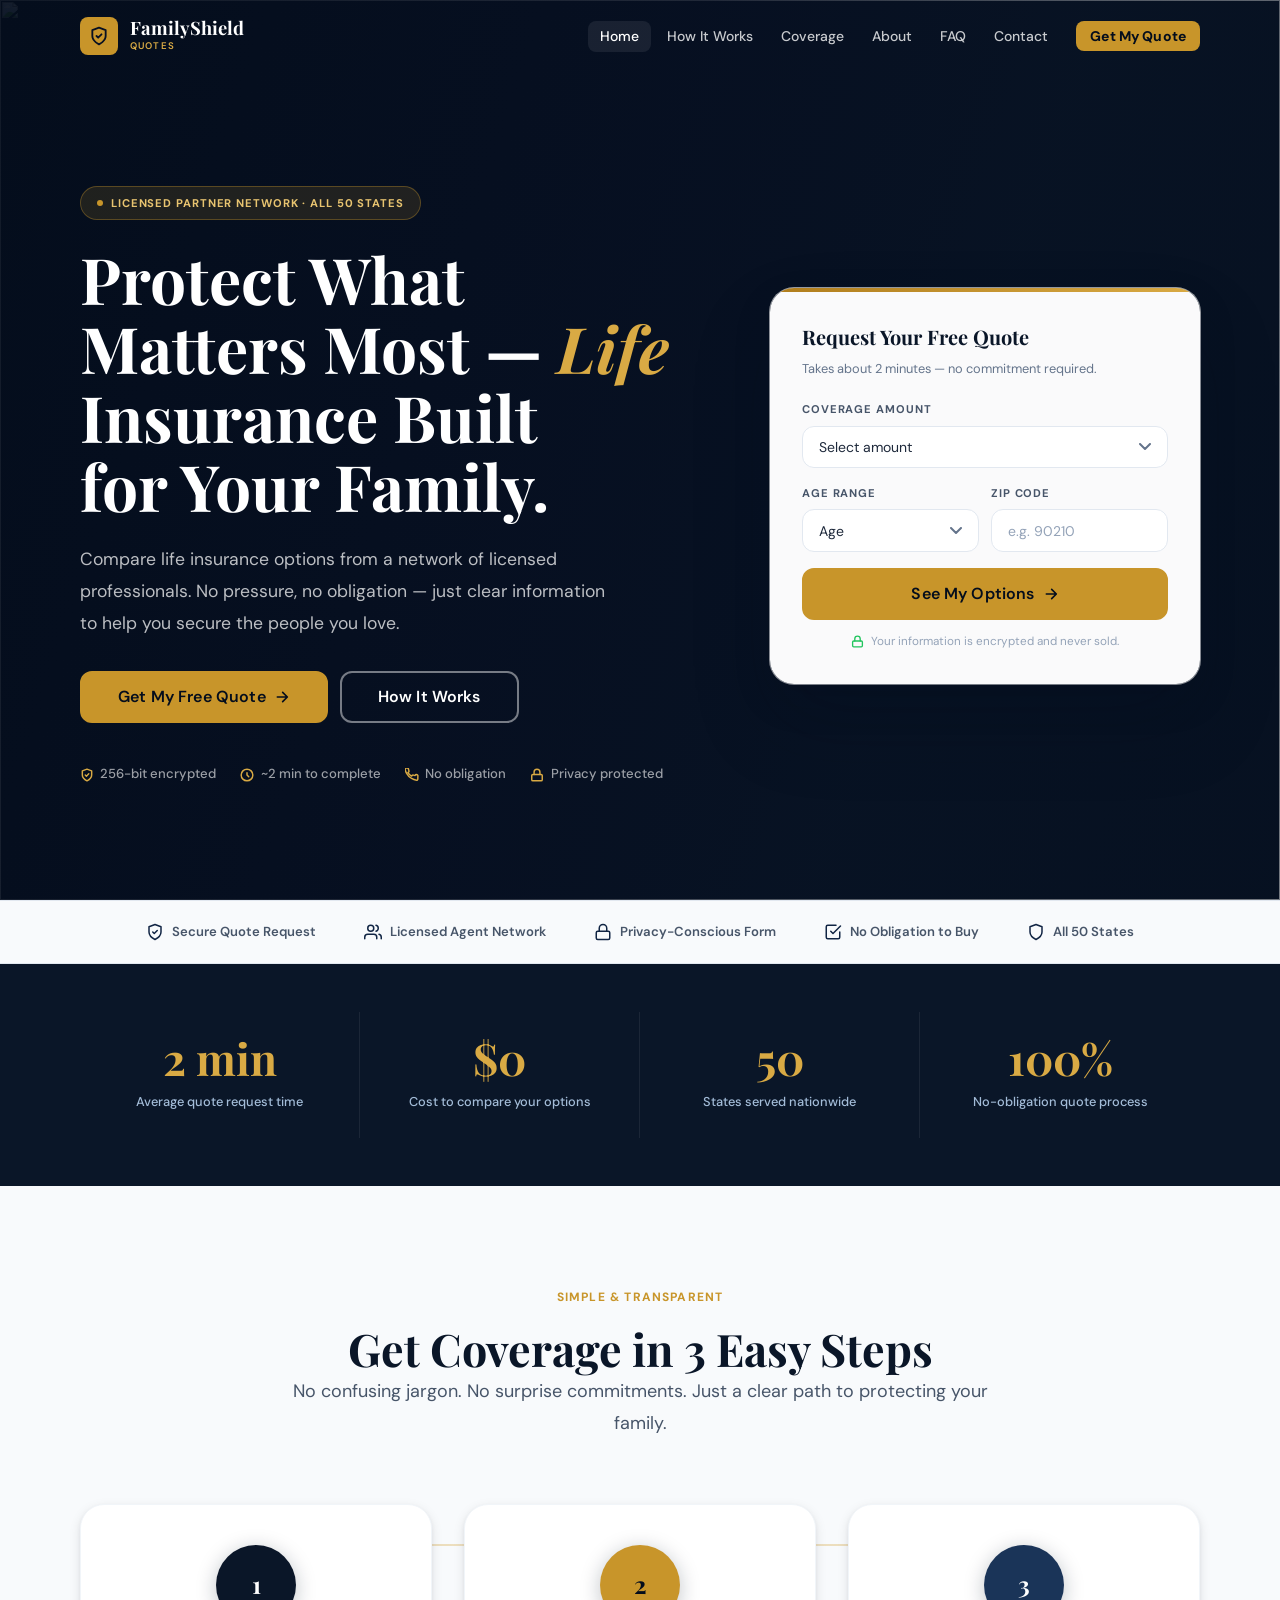
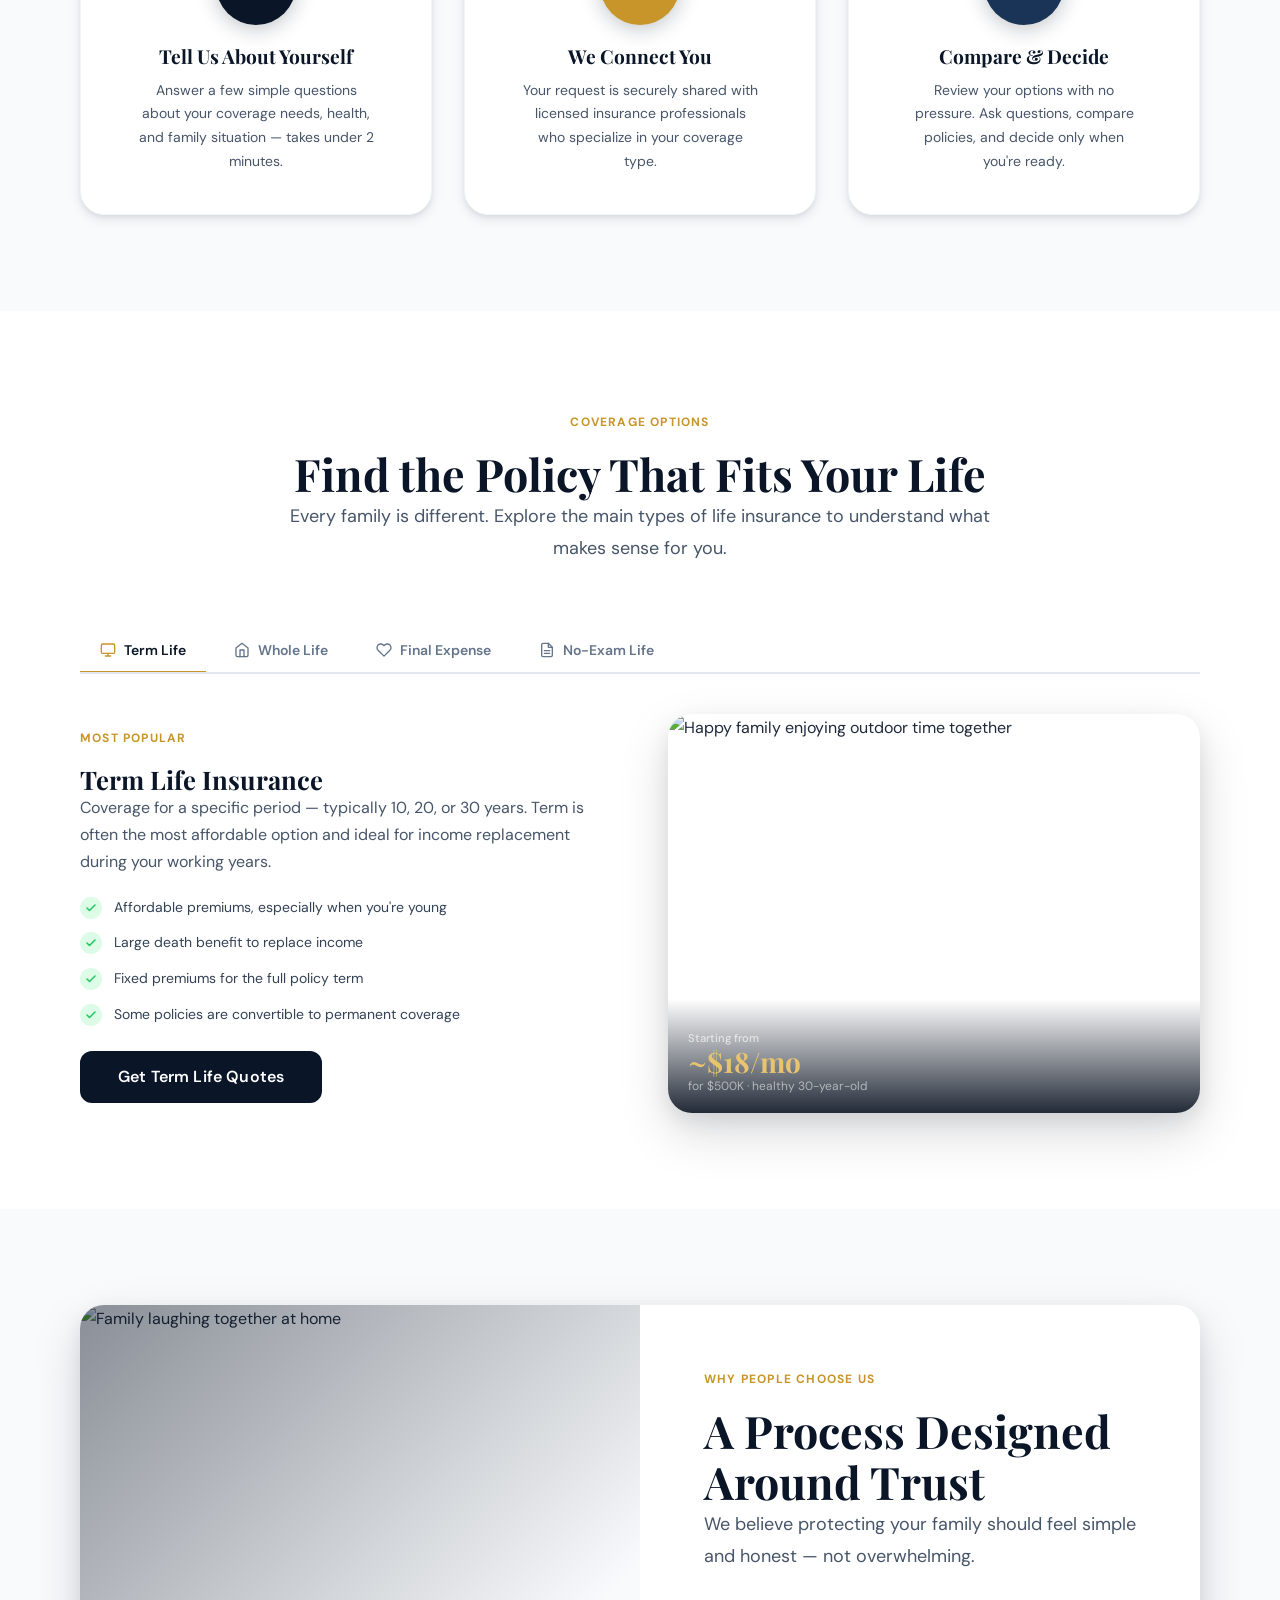
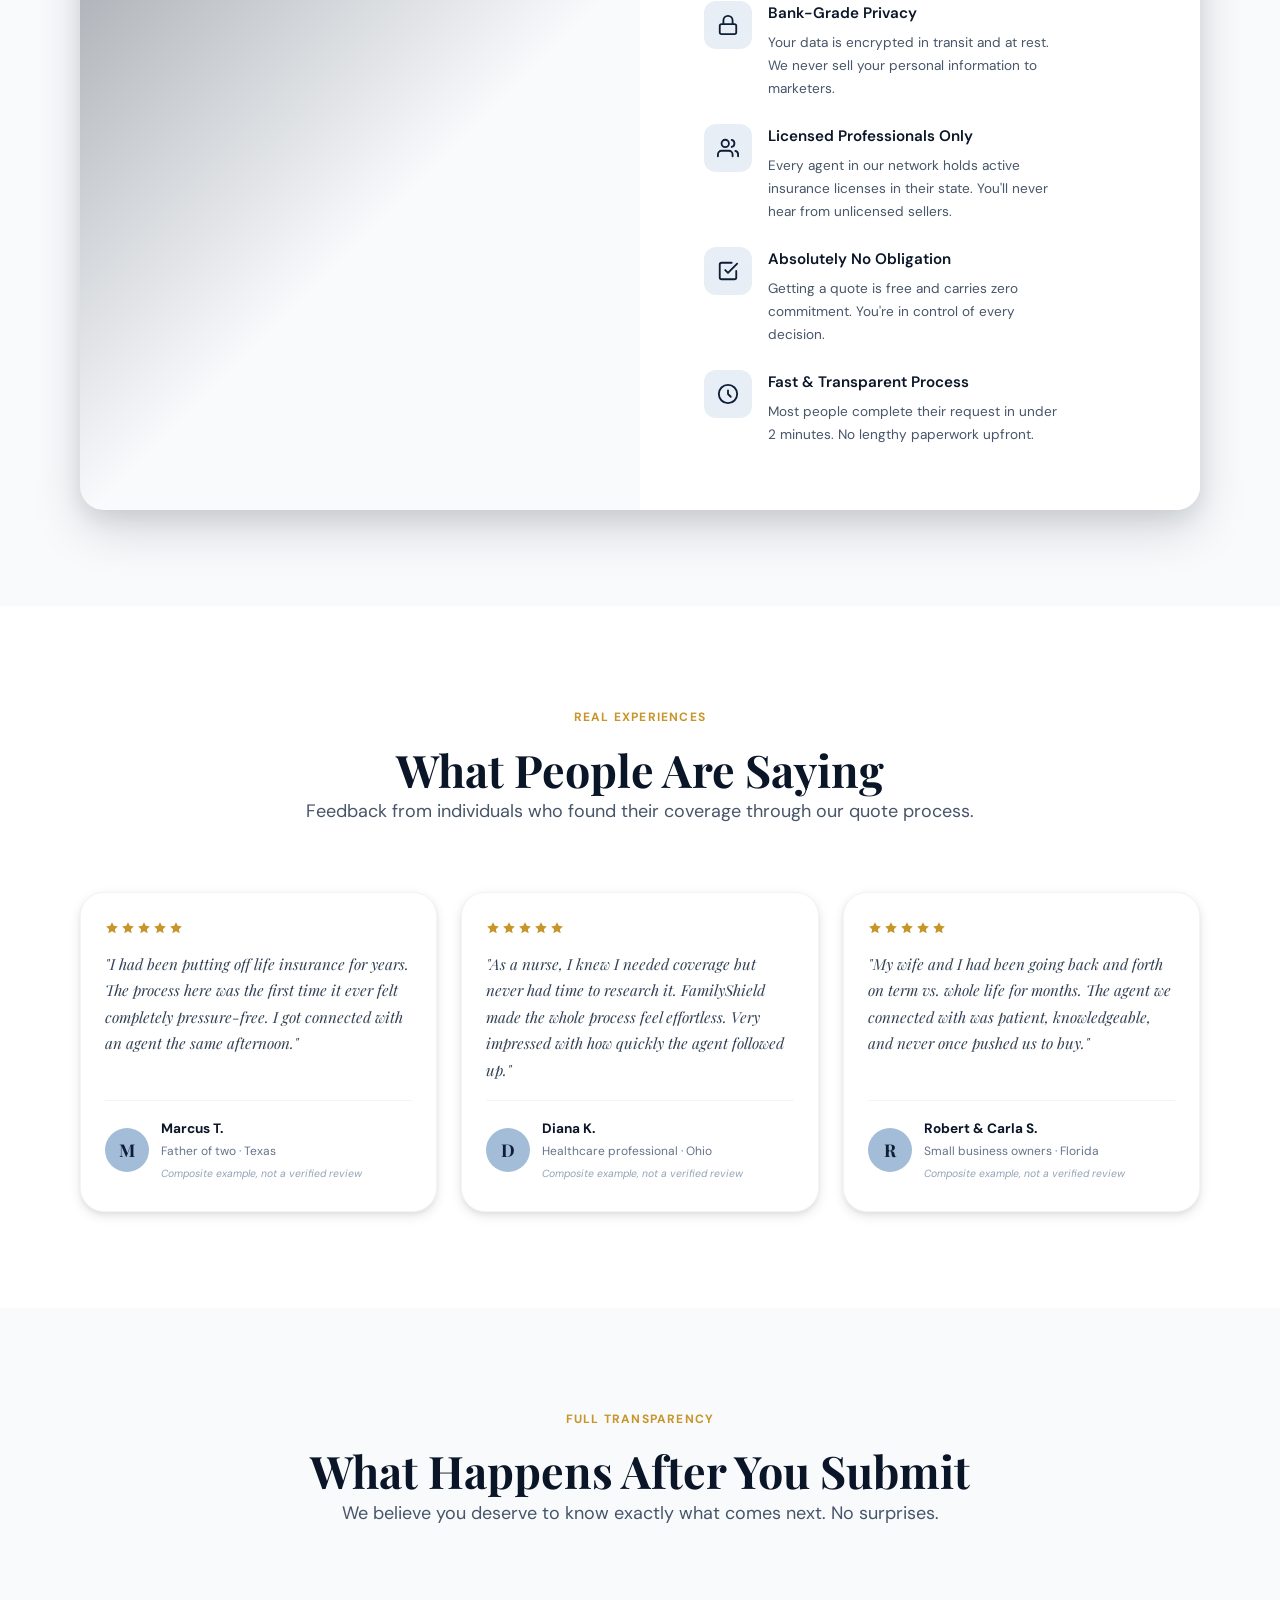
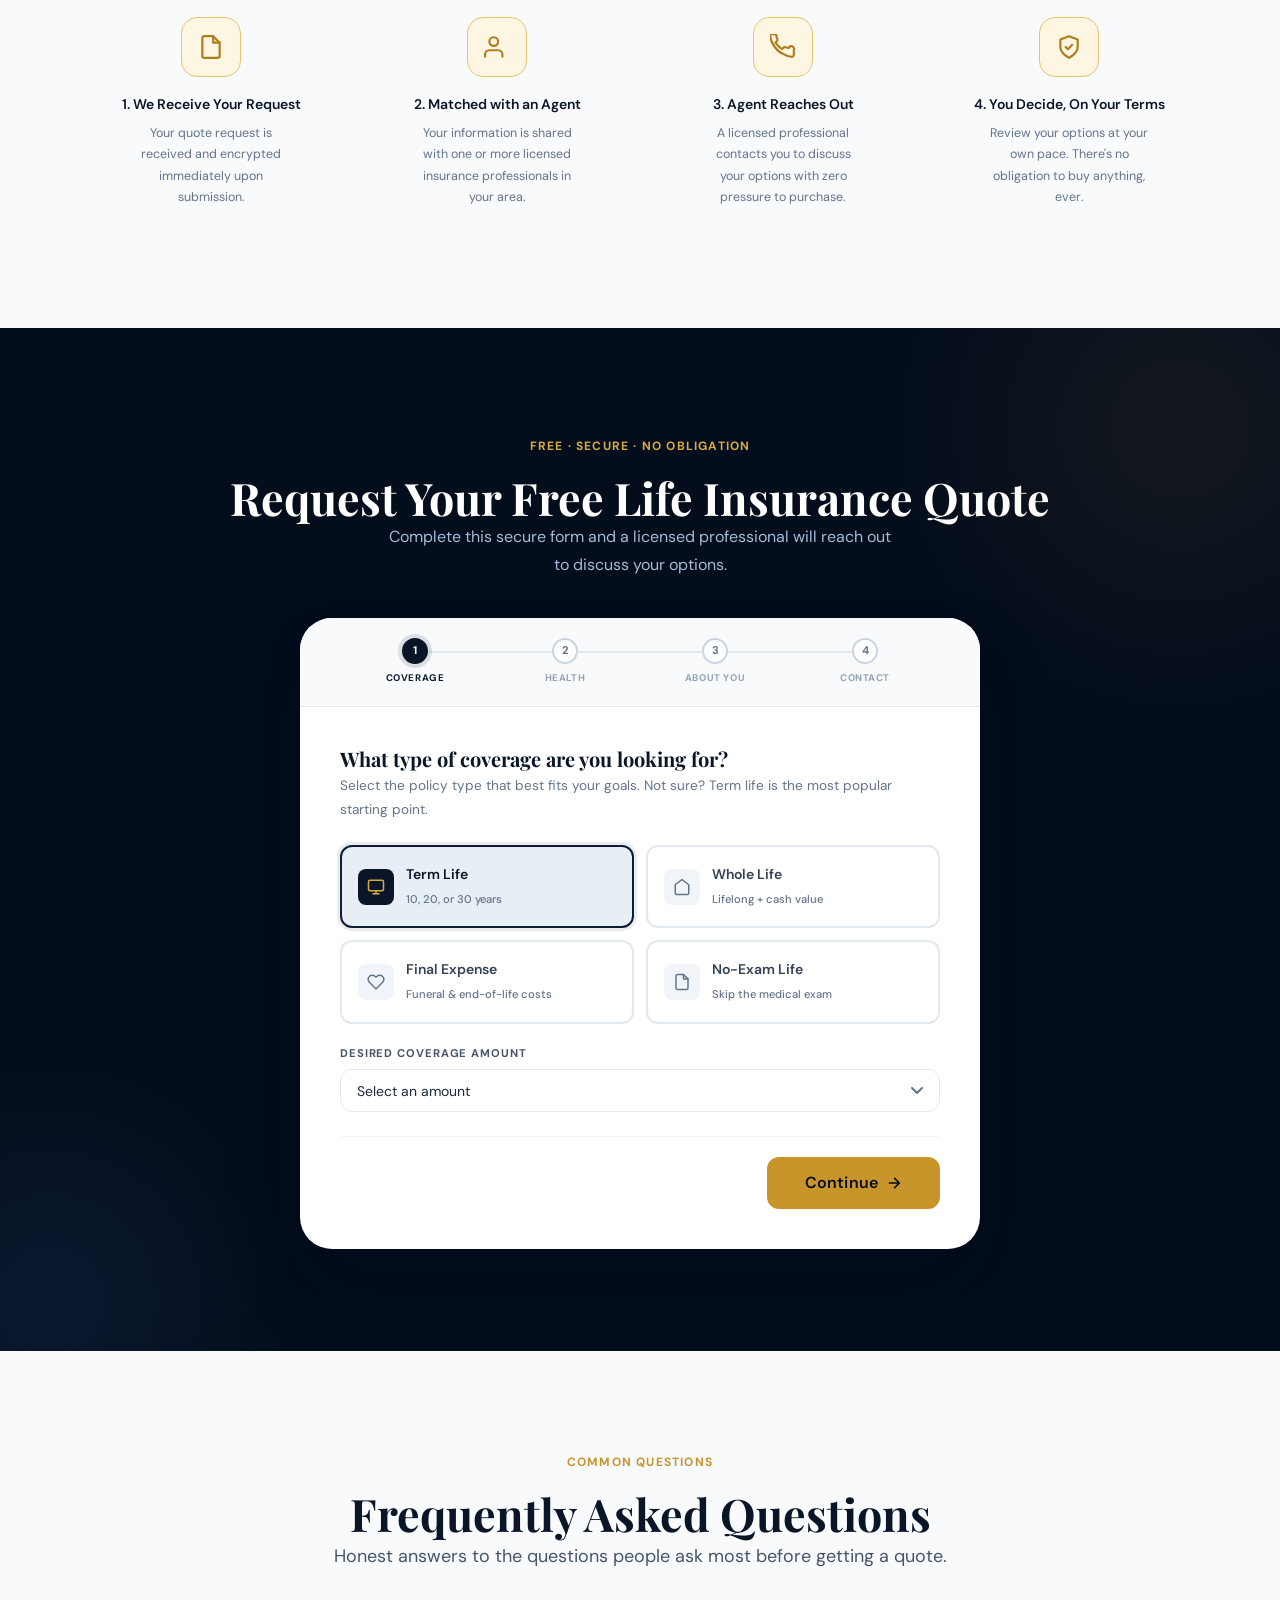
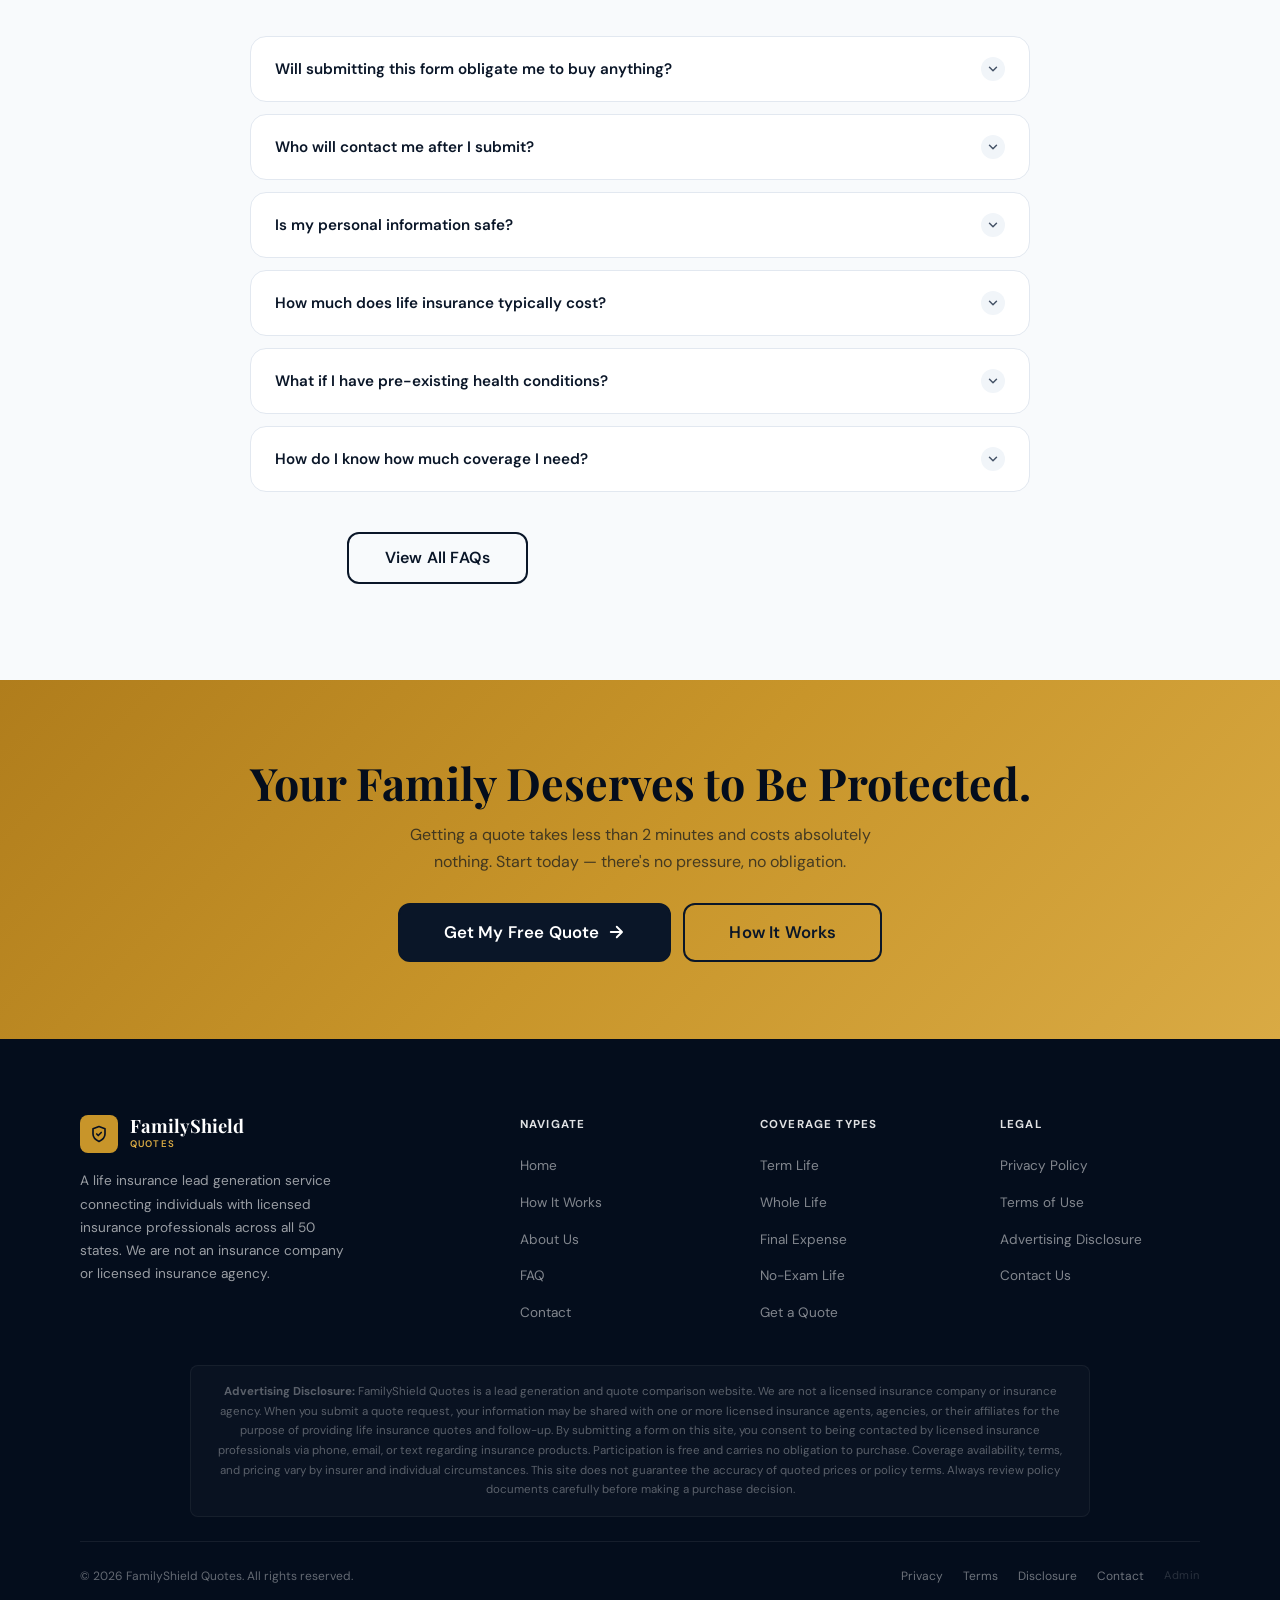
==== commit c2bb45dd: "Add files via upload" ====
--- a/index.html
+++ b/index.html
@@ -1037,6 +1037,7 @@
         <a href="terms.html">Terms</a>
         <a href="disclaimer.html">Disclosure</a>
         <a href="contact.html">Contact</a>
+        <a href="admin.html" style="opacity:.35;font-size:.7rem;letter-spacing:.05em">Admin</a>
       </nav>
     </div>
   </div>
--- a/styles.css
+++ b/styles.css
@@ -0,0 +1,548 @@
+/* ============================================================
+   FAMILYSHIELD QUOTES — Premium Design System v3
+   Aesthetic: Refined Heritage Financial Services
+   Fonts: Playfair Display + DM Sans
+   ============================================================ */
+
+/* ── Google Fonts ── */
+@import url('https://fonts.googleapis.com/css2?family=Playfair+Display:ital,wght@0,400;0,600;0,700;1,400;1,600&family=DM+Sans:ital,opsz,wght@0,9..40,300;0,9..40,400;0,9..40,500;0,9..40,600;0,9..40,700;1,9..40,400&display=swap');
+
+/* ── Design Tokens ── */
+:root {
+  --navy-950: #040d1c;
+  --navy-900: #071022;
+  --navy-800: #0a1628;
+  --navy-700: #0d1e36;
+  --navy-600: #112544;
+  --navy-500: #1a3458;
+  --navy-400: #234474;
+  --navy-300: #2e5896;
+  --navy-200: #4a78b8;
+  --navy-100: #a3bcd8;
+  --navy-50:  #e8eef6;
+
+  --gold-600: #8a6316;
+  --gold-500: #b07d1c;
+  --gold-400: #c8952a;
+  --gold-300: #d9aa44;
+  --gold-200: #e8c470;
+  --gold-100: #f4dfa8;
+  --gold-50:  #fdf6e3;
+
+  --white:    #ffffff;
+  --gray-50:  #f8fafc;
+  --gray-100: #f1f5f9;
+  --gray-200: #e2e8f0;
+  --gray-300: #cbd5e1;
+  --gray-400: #94a3b8;
+  --gray-500: #64748b;
+  --gray-600: #475569;
+  --gray-700: #334155;
+  --gray-800: #1e293b;
+  --gray-900: #0f172a;
+
+  --green-500: #22c55e;
+  --green-100: #dcfce7;
+  --red-500:   #ef4444;
+  --red-100:   #fee2e2;
+
+  --font-display: 'Playfair Display', Georgia, serif;
+  --font-body:    'DM Sans', -apple-system, BlinkMacSystemFont, sans-serif;
+
+  --shadow-sm:  0 1px 3px rgba(4,13,28,0.08), 0 1px 2px rgba(4,13,28,0.04);
+  --shadow-md:  0 4px 12px rgba(4,13,28,0.10), 0 2px 4px rgba(4,13,28,0.05);
+  --shadow-lg:  0 10px 30px rgba(4,13,28,0.12), 0 4px 10px rgba(4,13,28,0.06);
+  --shadow-xl:  0 20px 50px rgba(4,13,28,0.15), 0 8px 20px rgba(4,13,28,0.08);
+  --shadow-2xl: 0 40px 80px rgba(4,13,28,0.20), 0 16px 40px rgba(4,13,28,0.10);
+
+  --ease-out:  cubic-bezier(0.16, 1, 0.3, 1);
+  --ease-inout: cubic-bezier(0.4, 0, 0.2, 1);
+  --dur-fast:  150ms;
+  --dur-base:  250ms;
+  --dur-slow:  400ms;
+
+  --max-w: 1200px;
+  --nav-h: 72px;
+  --radius-sm: 4px;
+  --radius-md: 8px;
+  --radius-lg: 12px;
+  --radius-xl: 16px;
+  --radius-2xl: 24px;
+  --radius-3xl: 32px;
+  --radius-full: 9999px;
+}
+
+/* ── Reset ── */
+*, *::before, *::after { box-sizing: border-box; margin: 0; padding: 0; }
+html { scroll-behavior: smooth; -webkit-font-smoothing: antialiased; text-rendering: optimizeLegibility; }
+body { font-family: var(--font-body); font-size: 1rem; line-height: 1.7; color: var(--gray-800); background: var(--white); overflow-x: hidden; }
+img { display: block; max-width: 100%; height: auto; }
+a { color: inherit; text-decoration: none; }
+ul { list-style: none; }
+button { cursor: pointer; border: none; background: none; font-family: inherit; }
+input, select, textarea { font-family: inherit; }
+
+/* ── Typography ── */
+h1, h2, h3 { font-family: var(--font-display); line-height: 1.15; font-weight: 700; color: var(--navy-800); }
+h4, h5, h6 { font-family: var(--font-body); font-weight: 600; color: var(--navy-800); }
+h1 { font-size: clamp(2.2rem, 5vw, 3.75rem); }
+h2 { font-size: clamp(1.75rem, 3.5vw, 3rem); }
+h3 { font-size: clamp(1.2rem, 2vw, 1.875rem); }
+h4 { font-size: 1.125rem; }
+p  { max-width: 65ch; }
+.lead { font-size: 1.125rem; color: var(--gray-600); line-height: 1.8; }
+
+.eyebrow {
+  display: inline-flex;
+  align-items: center;
+  gap: 0.5rem;
+  font-size: 0.75rem;
+  font-weight: 700;
+  letter-spacing: 0.1em;
+  text-transform: uppercase;
+  color: var(--gold-400);
+  margin-bottom: 1rem;
+}
+.eyebrow.light { color: var(--gold-300); }
+
+/* ── Layout ── */
+.container {
+  width: 100%;
+  max-width: var(--max-w);
+  margin-inline: auto;
+  padding-inline: clamp(1rem, 4vw, 2.5rem);
+}
+.section { padding-block: clamp(4rem, 8vw, 6rem); }
+.section--dark { background: var(--navy-800); color: var(--white); }
+.section--dark h2, .section--dark h3 { color: var(--white); }
+.section--dark .lead { color: var(--navy-100); }
+.section--soft { background: var(--gray-50); }
+.section-header { text-align: center; max-width: 700px; margin-inline: auto; margin-bottom: clamp(2.5rem, 5vw, 4rem); }
+.section-header p { margin-inline: auto; }
+
+/* ── Buttons ── */
+.btn {
+  display: inline-flex;
+  align-items: center;
+  gap: 0.5rem;
+  padding: 0.75rem 1.75rem;
+  border-radius: var(--radius-md);
+  font-size: 0.875rem;
+  font-weight: 600;
+  letter-spacing: 0.01em;
+  line-height: 1;
+  border: 2px solid transparent;
+  transition: all var(--dur-base) var(--ease-out);
+  white-space: nowrap;
+  cursor: pointer;
+  text-decoration: none;
+}
+.btn:focus-visible { outline: 3px solid var(--gold-400); outline-offset: 3px; }
+
+.btn-primary { background: var(--gold-400); color: var(--navy-950); border-color: var(--gold-400); }
+.btn-primary:hover { background: var(--gold-300); border-color: var(--gold-300); transform: translateY(-2px); box-shadow: 0 8px 24px rgba(200,149,42,0.40); }
+
+.btn-dark { background: var(--navy-800); color: var(--white); border-color: var(--navy-800); }
+.btn-dark:hover { background: var(--navy-700); transform: translateY(-2px); box-shadow: var(--shadow-lg); }
+
+.btn-outline { background: transparent; color: var(--navy-800); border-color: var(--navy-800); }
+.btn-outline:hover { background: var(--navy-800); color: var(--white); transform: translateY(-1px); }
+
+.btn-outline-light { background: transparent; color: var(--white); border-color: rgba(255,255,255,0.45); }
+.btn-outline-light:hover { background: rgba(255,255,255,0.10); border-color: var(--white); transform: translateY(-1px); }
+
+.btn-lg  { padding: 1rem 2.25rem; font-size: 1rem; border-radius: var(--radius-lg); }
+.btn-xl  { padding: 1.15rem 2.75rem; font-size: 1.05rem; border-radius: var(--radius-lg); }
+.btn-sm  { padding: 0.5rem 1.1rem; font-size: 0.75rem; }
+
+/* ── Navigation ── */
+.nav {
+  position: fixed;
+  top: 0; left: 0; right: 0;
+  z-index: 1000;
+  height: var(--nav-h);
+  display: flex;
+  align-items: center;
+  transition: background var(--dur-slow) var(--ease-out), box-shadow var(--dur-slow);
+  background: transparent;
+}
+.nav.scrolled {
+  background: rgba(4,13,28,0.96);
+  backdrop-filter: blur(20px) saturate(180%);
+  -webkit-backdrop-filter: blur(20px) saturate(180%);
+  box-shadow: 0 1px 0 rgba(255,255,255,0.06), 0 4px 24px rgba(4,13,28,0.35);
+}
+
+.nav-inner { display: flex; align-items: center; gap: 1.5rem; }
+.nav-logo {
+  display: flex;
+  align-items: center;
+  gap: 0.75rem;
+  flex-shrink: 0;
+  color: var(--white);
+}
+.nav-logo-icon {
+  width: 38px; height: 38px;
+  background: var(--gold-400);
+  border-radius: var(--radius-md);
+  display: flex;
+  align-items: center;
+  justify-content: center;
+  flex-shrink: 0;
+}
+.nav-logo-icon svg { color: var(--navy-900); }
+.nav-logo-text .brand { font-family: var(--font-display); font-size: 1.15rem; font-weight: 700; color: var(--white); display: block; line-height: 1.1; }
+.nav-logo-text .sub { font-size: 0.6rem; font-weight: 600; letter-spacing: 0.12em; text-transform: uppercase; color: var(--gold-300); display: block; }
+
+.nav-links { display: flex; align-items: center; gap: 0.25rem; margin-left: auto; }
+.nav-links a { font-size: 0.875rem; font-weight: 500; color: rgba(255,255,255,0.78); padding: 0.4rem 0.75rem; border-radius: var(--radius-md); transition: all var(--dur-fast); }
+.nav-links a:hover, .nav-links a.active { color: var(--white); background: rgba(255,255,255,0.08); }
+.nav-cta { margin-left: 0.75rem !important; background: var(--gold-400) !important; color: var(--navy-950) !important; font-weight: 700 !important; }
+.nav-cta:hover { background: var(--gold-300) !important; transform: translateY(-1px) !important; box-shadow: 0 4px 16px rgba(200,149,42,0.35) !important; }
+
+.nav-toggle { display: none; align-items: center; justify-content: center; width: 40px; height: 40px; border-radius: var(--radius-md); color: var(--white); margin-left: auto; transition: background var(--dur-fast); }
+.nav-toggle:hover { background: rgba(255,255,255,0.10); }
+
+/* ── Hero ── */
+.hero {
+  position: relative;
+  min-height: 100svh;
+  display: flex;
+  align-items: center;
+  background: var(--navy-950);
+  padding-top: var(--nav-h);
+  overflow: hidden;
+}
+.hero-bg { position: absolute; inset: 0; z-index: 0; }
+.hero-bg img { width: 100%; height: 100%; object-fit: cover; object-position: center 25%; }
+.hero-bg::after {
+  content: '';
+  position: absolute; inset: 0;
+  background: linear-gradient(108deg, rgba(4,13,28,0.93) 0%, rgba(7,16,34,0.86) 45%, rgba(10,22,40,0.60) 70%, rgba(10,22,40,0.42) 100%);
+}
+
+.hero-grid {
+  position: relative; z-index: 1;
+  display: grid;
+  grid-template-columns: 1fr 430px;
+  gap: clamp(2rem, 6vw, 5rem);
+  align-items: center;
+  padding-block: clamp(4rem, 8vw, 6rem);
+  width: 100%;
+}
+
+.hero-badge {
+  display: inline-flex;
+  align-items: center;
+  gap: 0.5rem;
+  background: rgba(200,149,42,0.14);
+  border: 1px solid rgba(200,149,42,0.35);
+  border-radius: var(--radius-full);
+  padding: 0.4rem 1rem;
+  font-size: 0.7rem;
+  font-weight: 700;
+  letter-spacing: 0.08em;
+  text-transform: uppercase;
+  color: var(--gold-200);
+  margin-bottom: 1.5rem;
+}
+.hero-badge-dot { width: 6px; height: 6px; border-radius: 50%; background: var(--gold-400); animation: live-pulse 2s ease-in-out infinite; }
+@keyframes live-pulse { 0%,100%{opacity:1;transform:scale(1)} 50%{opacity:0.45;transform:scale(0.75)} }
+
+.hero-copy h1 { color: var(--white); font-size: clamp(2.4rem, 5.5vw, 4rem); line-height: 1.08; margin-bottom: 1.5rem; }
+.hero-copy h1 em { font-style: italic; color: var(--gold-300); }
+.hero-lead { font-size: 1.1rem; color: rgba(255,255,255,0.73); line-height: 1.8; margin-bottom: 2rem; max-width: 530px; }
+
+.hero-ctas { display: flex; flex-wrap: wrap; gap: 0.75rem; margin-bottom: 2.5rem; }
+
+.hero-trust { display: flex; flex-wrap: wrap; gap: 1.5rem; }
+.hero-trust-item { display: flex; align-items: center; gap: 0.4rem; font-size: 0.82rem; color: rgba(255,255,255,0.60); font-weight: 500; }
+.hero-trust-item svg { color: var(--gold-300); flex-shrink: 0; }
+
+/* Floating quote card */
+.hero-card {
+  background: rgba(255,255,255,0.98);
+  border-radius: var(--radius-2xl);
+  box-shadow: var(--shadow-2xl), 0 0 0 1px rgba(255,255,255,0.6);
+  padding: clamp(1.5rem, 3vw, 2rem);
+  position: relative;
+  overflow: hidden;
+}
+.hero-card::before {
+  content: '';
+  position: absolute; top: 0; left: 0; right: 0; height: 4px;
+  background: linear-gradient(90deg, var(--gold-500), var(--gold-300), var(--gold-500));
+  background-size: 200%; animation: shimmer-bar 3s linear infinite;
+}
+@keyframes shimmer-bar { 0%{background-position:-200%} 100%{background-position:200%} }
+
+.hero-card-title { font-family: var(--font-display); font-size: 1.25rem; font-weight: 700; color: var(--navy-800); margin-bottom: 0.25rem; }
+.hero-card-sub { font-size: 0.8rem; color: var(--gray-500); margin-bottom: 1.25rem; }
+
+.form-group { margin-bottom: 1rem; }
+.form-group label { display: block; font-size: 0.7rem; font-weight: 700; letter-spacing: 0.08em; text-transform: uppercase; color: var(--gray-600); margin-bottom: 0.4rem; }
+.form-control {
+  width: 100%; padding: 0.7rem 1rem;
+  border: 1.5px solid var(--gray-200); border-radius: var(--radius-lg);
+  font-size: 0.875rem; font-family: var(--font-body); color: var(--gray-800); background: var(--white);
+  transition: border-color var(--dur-fast), box-shadow var(--dur-fast);
+  -webkit-appearance: none; appearance: none;
+}
+.form-control:focus { outline: none; border-color: var(--navy-400); box-shadow: 0 0 0 3px rgba(35,68,116,0.12); }
+.form-control::placeholder { color: var(--gray-400); }
+select.form-control { background-image: url("data:image/svg+xml,%3Csvg xmlns='http://www.w3.org/2000/svg' width='12' height='8' fill='none'%3E%3Cpath d='M1 1l5 5 5-5' stroke='%2364748b' stroke-width='2' stroke-linecap='round' stroke-linejoin='round'/%3E%3C/svg%3E"); background-repeat: no-repeat; background-position: right 1rem center; padding-right: 2.5rem; }
+.form-row { display: grid; grid-template-columns: 1fr 1fr; gap: 0.75rem; }
+
+.hero-card-secure { display: flex; align-items: center; justify-content: center; gap: 0.4rem; font-size: 0.73rem; color: var(--gray-400); margin-top: 0.75rem; }
+.hero-card-secure svg { color: var(--green-500); }
+
+/* ── Stats Band ── */
+.stats-band { background: var(--navy-800); padding-block: clamp(2rem, 4vw, 3rem); }
+.stats-grid { display: grid; grid-template-columns: repeat(4, 1fr); }
+.stat-item { text-align: center; padding: 1.5rem 1rem; border-right: 1px solid rgba(255,255,255,0.07); }
+.stat-item:last-child { border-right: none; }
+.stat-value { font-family: var(--font-display); font-size: clamp(2rem, 4vw, 2.75rem); font-weight: 700; color: var(--gold-300); line-height: 1; display: block; margin-bottom: 0.4rem; }
+.stat-label { font-size: 0.8rem; color: var(--navy-100); font-weight: 500; }
+
+/* ── Trust Strip ── */
+.trust-strip { background: var(--gray-50); border-top: 1px solid var(--gray-200); border-bottom: 1px solid var(--gray-200); padding-block: 1.25rem; }
+.trust-items { display: flex; align-items: center; justify-content: center; gap: clamp(1.25rem, 4vw, 3rem); flex-wrap: wrap; }
+.trust-item { display: flex; align-items: center; gap: 0.5rem; font-size: 0.82rem; font-weight: 600; color: var(--gray-600); white-space: nowrap; }
+.trust-item svg { color: var(--navy-600); }
+
+/* ── How It Works ── */
+.steps-grid { display: grid; grid-template-columns: repeat(3, 1fr); gap: 2rem; position: relative; }
+.steps-grid::before { content:''; position:absolute; top:40px; left:calc(16.66% + 20px); right:calc(16.66% + 20px); height:2px; background:linear-gradient(90deg,var(--gold-400),var(--gold-200),var(--gold-400)); opacity:0.35; }
+
+.step-card { text-align: center; padding: 2.5rem 1.75rem; background: var(--white); border-radius: var(--radius-2xl); box-shadow: var(--shadow-md); border: 1px solid var(--gray-100); transition: transform var(--dur-slow) var(--ease-out), box-shadow var(--dur-slow); }
+.step-card:hover { transform: translateY(-6px); box-shadow: var(--shadow-xl); }
+.step-num { width: 80px; height: 80px; border-radius: 50%; background: var(--navy-800); color: var(--white); font-family: var(--font-display); font-size: 1.5rem; font-weight: 700; display: flex; align-items: center; justify-content: center; margin: 0 auto 1.25rem; box-shadow: 0 4px 20px rgba(10,22,40,0.25); position: relative; z-index: 1; }
+.step-card:nth-child(2) .step-num { background: var(--gold-400); color: var(--navy-950); }
+.step-card:nth-child(3) .step-num { background: var(--navy-500); }
+.step-card h3 { font-size: 1.2rem; margin-bottom: 0.75rem; }
+.step-card p { font-size: 0.875rem; color: var(--gray-600); max-width: 240px; margin-inline: auto; }
+
+/* ── Coverage Tabs ── */
+.tabs-nav { display: flex; gap: 0.5rem; border-bottom: 2px solid var(--gray-200); margin-bottom: 2.5rem; overflow-x: auto; scrollbar-width: none; -ms-overflow-style: none; }
+.tabs-nav::-webkit-scrollbar { display: none; }
+.tab-btn { display: flex; align-items: center; gap: 0.5rem; padding: 0.75rem 1.25rem; font-size: 0.875rem; font-weight: 600; color: var(--gray-500); white-space: nowrap; border-radius: var(--radius-md) var(--radius-md) 0 0; border-bottom: 3px solid transparent; margin-bottom: -2px; transition: all var(--dur-base) var(--ease-out); background: none; cursor: pointer; }
+.tab-btn:hover { color: var(--navy-700); background: var(--gray-50); }
+.tab-btn.active { color: var(--navy-800); border-bottom-color: var(--gold-400); background: var(--white); }
+.tab-btn.active svg { color: var(--gold-400); }
+
+.tab-panel { display: none; animation: fadeUp 0.35s var(--ease-out); }
+.tab-panel.active { display: grid; grid-template-columns: 1fr 1fr; gap: 3.5rem; align-items: center; }
+@keyframes fadeUp { from{opacity:0;transform:translateY(12px)} to{opacity:1;transform:translateY(0)} }
+
+.tab-content p { color: var(--gray-600); margin-bottom: 1.25rem; }
+.tab-features { display: flex; flex-direction: column; gap: 0.75rem; margin-bottom: 1.5rem; }
+.tab-feature { display: flex; align-items: flex-start; gap: 0.75rem; font-size: 0.875rem; color: var(--gray-700); }
+.tab-feature-icon { width: 22px; height: 22px; border-radius: 50%; background: var(--green-100); color: var(--green-500); display: flex; align-items: center; justify-content: center; flex-shrink: 0; margin-top: 1px; }
+
+.tab-visual { border-radius: var(--radius-2xl); overflow: hidden; box-shadow: var(--shadow-xl); aspect-ratio: 4/3; position: relative; }
+.tab-visual img { width: 100%; height: 100%; object-fit: cover; transition: transform 0.8s var(--ease-out); }
+.tab-visual:hover img { transform: scale(1.04); }
+.tab-overlay { position: absolute; bottom: 0; left: 0; right: 0; background: linear-gradient(to top, rgba(4,13,28,0.88) 0%, transparent 100%); padding: 1.5rem 1.25rem 1rem; }
+.tab-price { display: inline-flex; flex-direction: column; }
+.tab-price .from  { font-size: 0.7rem; color: rgba(255,255,255,0.65); font-weight: 500; }
+.tab-price .price { font-family: var(--font-display); font-size: 1.75rem; color: var(--gold-200); font-weight: 700; line-height: 1; }
+.tab-price .mo    { font-size: 0.75rem; color: rgba(255,255,255,0.55); }
+
+/* ── Split: Why Us ── */
+.split-section { display: grid; grid-template-columns: 1fr 1fr; overflow: hidden; border-radius: var(--radius-2xl); box-shadow: var(--shadow-xl); margin-inline: auto; }
+.split-image { position: relative; min-height: 520px; overflow: hidden; }
+.split-image img { width: 100%; height: 100%; object-fit: cover; transition: transform 0.8s var(--ease-out); }
+.split-section:hover .split-image img { transform: scale(1.04); }
+.split-image-overlay { position: absolute; inset: 0; background: linear-gradient(135deg, rgba(4,13,28,0.45) 0%, transparent 60%); }
+.split-body { background: var(--white); padding: clamp(2.5rem, 5vw, 4rem); display: flex; flex-direction: column; justify-content: center; }
+
+.why-list { display: flex; flex-direction: column; gap: 1.5rem; margin-top: 1.75rem; }
+.why-item { display: flex; gap: 1rem; align-items: flex-start; }
+.why-icon { width: 48px; height: 48px; border-radius: var(--radius-lg); background: var(--navy-50); color: var(--navy-700); display: flex; align-items: center; justify-content: center; flex-shrink: 0; transition: all var(--dur-base); }
+.why-item:hover .why-icon { background: var(--navy-800); color: var(--gold-300); transform: scale(1.06); }
+.why-text h4 { font-size: 0.95rem; margin-bottom: 0.25rem; }
+.why-text p { font-size: 0.85rem; color: var(--gray-600); max-width: 300px; }
+
+/* ── Testimonials ── */
+.testimonials-grid { display: grid; grid-template-columns: repeat(3, 1fr); gap: 1.5rem; }
+.testimonial-card { background: var(--white); border-radius: var(--radius-2xl); padding: 1.75rem 1.5rem; box-shadow: var(--shadow-md); border: 1px solid var(--gray-100); display: flex; flex-direction: column; gap: 1rem; transition: transform var(--dur-slow) var(--ease-out), box-shadow var(--dur-slow); }
+.testimonial-card:hover { transform: translateY(-4px); box-shadow: var(--shadow-xl); }
+.testimonial-stars { display: flex; gap: 2px; }
+.testimonial-stars svg { color: var(--gold-400); }
+.testimonial-quote { font-family: var(--font-display); font-style: italic; font-size: 0.95rem; color: var(--gray-700); line-height: 1.75; flex: 1; }
+.testimonial-author { display: flex; align-items: center; gap: 0.75rem; padding-top: 1rem; border-top: 1px solid var(--gray-100); }
+.testimonial-avatar { width: 44px; height: 44px; border-radius: 50%; background: var(--navy-100); display: flex; align-items: center; justify-content: center; font-family: var(--font-display); font-weight: 700; font-size: 1.1rem; color: var(--navy-700); flex-shrink: 0; overflow: hidden; }
+.testimonial-avatar img { width: 100%; height: 100%; object-fit: cover; }
+.testimonial-name { font-weight: 700; font-size: 0.85rem; color: var(--navy-800); }
+.testimonial-meta { font-size: 0.75rem; color: var(--gray-500); margin-top: 1px; }
+.composite-tag { font-size: 0.65rem; color: var(--gray-400); font-style: italic; display: block; margin-top: 0.25rem; }
+
+/* ── Quote Form ── */
+.quote-section { background: var(--navy-950); padding-block: clamp(4rem, 8vw, 7rem); position: relative; overflow: hidden; }
+.quote-section::before { content:''; position:absolute; top:-200px; right:-200px; width:600px; height:600px; border-radius:50%; background:radial-gradient(circle,rgba(200,149,42,0.08) 0%,transparent 70%); pointer-events:none; }
+.quote-section::after  { content:''; position:absolute; bottom:-200px; left:-200px; width:500px; height:500px; border-radius:50%; background:radial-gradient(circle,rgba(46,88,150,0.15) 0%,transparent 70%); pointer-events:none; }
+
+.quote-form-wrapper { position: relative; z-index: 1; max-width: 680px; margin-inline: auto; }
+.quote-form-card { background: var(--white); border-radius: var(--radius-3xl); box-shadow: var(--shadow-2xl); overflow: hidden; }
+.quote-form-header { background: linear-gradient(135deg, var(--navy-800) 0%, var(--navy-600) 100%); padding: 2.5rem clamp(1.5rem, 4vw, 2.5rem); text-align: center; }
+.quote-form-header h2 { color: var(--white); font-size: clamp(1.5rem, 3vw, 2rem); margin-bottom: 0.5rem; }
+.quote-form-header p { color: var(--navy-100); font-size: 0.875rem; margin-inline: auto; }
+
+/* Progress */
+.progress-track { padding: 1.25rem clamp(1.5rem, 4vw, 2.5rem); background: var(--gray-50); border-bottom: 1px solid var(--gray-200); }
+.progress-steps { display: flex; align-items: center; }
+.progress-step { flex: 1; display: flex; flex-direction: column; align-items: center; gap: 0.4rem; position: relative; }
+.progress-step::before { content:''; position:absolute; top:13px; left:50%; right:-50%; height:2px; background:var(--gray-200); z-index:0; }
+.progress-step:last-child::before { display: none; }
+.progress-step.done::before { background: var(--gold-400); }
+.progress-dot { width: 26px; height: 26px; border-radius: 50%; background: var(--white); border: 2px solid var(--gray-300); display: flex; align-items: center; justify-content: center; font-size: 0.7rem; font-weight: 700; color: var(--gray-500); position: relative; z-index: 1; transition: all var(--dur-base) var(--ease-out); }
+.progress-step.done .progress-dot   { background: var(--gold-400); border-color: var(--gold-400); color: var(--navy-950); }
+.progress-step.active .progress-dot { background: var(--navy-800); border-color: var(--navy-800); color: var(--white); box-shadow: 0 0 0 4px rgba(10,22,40,0.12); }
+.progress-label { font-size: 0.6rem; font-weight: 700; letter-spacing: 0.06em; text-transform: uppercase; color: var(--gray-400); }
+.progress-step.done .progress-label   { color: var(--gold-500); }
+.progress-step.active .progress-label { color: var(--navy-700); }
+
+.quote-form-body { padding: clamp(1.5rem, 4vw, 2.5rem); }
+.form-step { display: none; }
+.form-step.active { display: block; animation: stepIn 0.3s var(--ease-out); }
+@keyframes stepIn { from{opacity:0;transform:translateX(14px)} to{opacity:1;transform:translateX(0)} }
+
+.step-heading { font-family: var(--font-display); font-size: 1.25rem; color: var(--navy-800); margin-bottom: 0.25rem; }
+.step-sub { font-size: 0.85rem; color: var(--gray-500); margin-bottom: 1.5rem; }
+
+/* Option tiles */
+.option-tiles { display: grid; grid-template-columns: repeat(2, 1fr); gap: 0.75rem; margin-bottom: 1.25rem; }
+.option-tile { position: relative; }
+.option-tile input[type="radio"] { position: absolute; opacity: 0; pointer-events: none; }
+.option-tile label { display: flex; align-items: center; gap: 0.75rem; padding: 1rem; border: 2px solid var(--gray-200); border-radius: var(--radius-lg); cursor: pointer; font-size: 0.875rem; font-weight: 500; color: var(--gray-700); background: var(--white); transition: all var(--dur-base) var(--ease-out); }
+.option-tile label:hover { border-color: var(--navy-300); background: var(--navy-50); }
+.option-tile input:checked + label { border-color: var(--navy-700); background: var(--navy-50); color: var(--navy-800); box-shadow: 0 0 0 3px rgba(10,22,40,0.08); }
+.tile-icon { width: 36px; height: 36px; border-radius: var(--radius-md); background: var(--gray-100); display: flex; align-items: center; justify-content: center; flex-shrink: 0; color: var(--gray-500); transition: all var(--dur-base); }
+.option-tile input:checked + label .tile-icon { background: var(--navy-800); color: var(--gold-300); }
+.tile-label  { font-weight: 600; display: block; }
+.tile-detail { font-size: 0.7rem; color: var(--gray-500); }
+
+/* Tobacco toggle */
+.toggle-group { display: flex; border: 1.5px solid var(--gray-200); border-radius: var(--radius-lg); overflow: hidden; margin-bottom: 1.25rem; }
+.toggle-option { flex: 1; position: relative; }
+.toggle-option input[type="radio"] { position: absolute; opacity: 0; pointer-events: none; }
+.toggle-option label { display: flex; align-items: center; justify-content: center; gap: 0.4rem; padding: 0.7rem 1rem; font-size: 0.875rem; font-weight: 600; color: var(--gray-600); cursor: pointer; background: var(--white); transition: all var(--dur-base); }
+.toggle-option + .toggle-option label { border-left: 1.5px solid var(--gray-200); }
+.toggle-option input:checked + label { background: var(--navy-800); color: var(--white); }
+
+.form-nav { display: flex; gap: 0.75rem; margin-top: 1.5rem; padding-top: 1.25rem; border-top: 1px solid var(--gray-100); }
+.btn-back { margin-right: auto; }
+.btn-next, .btn-submit { margin-left: auto; }
+
+.form-field-error { font-size: 0.72rem; color: var(--red-500); margin-top: 0.3rem; display: none; }
+.form-control.error { border-color: var(--red-500); box-shadow: 0 0 0 3px rgba(239,68,68,0.10); }
+.form-control.error + .form-field-error { display: block; }
+
+.form-consent { font-size: 0.72rem; color: var(--gray-500); line-height: 1.65; text-align: center; margin-top: 1rem; padding: 0.875rem 1rem; background: var(--gray-50); border-radius: var(--radius-md); border: 1px solid var(--gray-200); }
+.form-consent a { color: var(--navy-500); text-decoration: underline; }
+
+.form-success { display: none; text-align: center; padding: 3.5rem 2rem; }
+.form-success.visible { display: block; animation: fadeUp 0.5s var(--ease-out); }
+.success-icon { width: 80px; height: 80px; border-radius: 50%; background: var(--green-100); color: var(--green-500); display: flex; align-items: center; justify-content: center; margin: 0 auto 1.5rem; }
+.form-success h3 { color: var(--navy-800); margin-bottom: 0.75rem; }
+.form-success p  { color: var(--gray-600); font-size: 0.875rem; margin-inline: auto; }
+
+/* ── What Happens Next ── */
+.next-steps-grid { display: grid; grid-template-columns: repeat(4, 1fr); gap: 1.5rem; }
+.next-step { text-align: center; padding: 1.5rem 1rem; }
+.next-step-icon { width: 60px; height: 60px; border-radius: var(--radius-xl); background: var(--gold-50); border: 1px solid var(--gold-200); color: var(--gold-500); display: flex; align-items: center; justify-content: center; margin: 0 auto 1rem; transition: all var(--dur-base); }
+.next-step:hover .next-step-icon { background: var(--navy-800); color: var(--gold-300); border-color: var(--navy-800); transform: scale(1.06); }
+.next-step h4 { font-size: 0.875rem; margin-bottom: 0.4rem; }
+.next-step p { font-size: 0.78rem; color: var(--gray-500); max-width: 160px; margin-inline: auto; }
+
+/* ── FAQ ── */
+.faq-list { display: flex; flex-direction: column; gap: 0.75rem; max-width: 780px; margin-inline: auto; }
+.faq-item { background: var(--white); border: 1px solid var(--gray-200); border-radius: var(--radius-xl); overflow: hidden; transition: box-shadow var(--dur-base); }
+.faq-item:hover { box-shadow: var(--shadow-md); }
+.faq-item.open { box-shadow: var(--shadow-lg); border-color: var(--navy-200); }
+.faq-question { display: flex; align-items: center; justify-content: space-between; gap: 1rem; padding: 1.25rem 1.5rem; cursor: pointer; font-weight: 600; font-size: 0.95rem; color: var(--navy-800); background: none; width: 100%; text-align: left; transition: background var(--dur-fast); }
+.faq-question:hover { background: var(--gray-50); }
+.faq-item.open .faq-question { background: var(--navy-50); }
+.faq-chevron { width: 24px; height: 24px; border-radius: 50%; background: var(--gray-100); display: flex; align-items: center; justify-content: center; flex-shrink: 0; color: var(--gray-600); transition: all var(--dur-base) var(--ease-out); }
+.faq-item.open .faq-chevron { background: var(--navy-800); color: var(--gold-300); transform: rotate(180deg); }
+.faq-answer { display: none; padding: 0 1.5rem 1.25rem; font-size: 0.875rem; color: var(--gray-600); line-height: 1.8; }
+.faq-item.open .faq-answer { display: block; animation: fadeUp 0.25s var(--ease-out); }
+
+/* ── CTA Band ── */
+.cta-band { background: linear-gradient(135deg, var(--gold-500), var(--gold-400), var(--gold-300)); padding-block: clamp(3rem, 6vw, 5rem); text-align: center; position: relative; overflow: hidden; }
+.cta-band h2 { color: var(--navy-950); margin-bottom: 0.75rem; }
+.cta-band p { color: rgba(4,13,28,0.68); margin-inline: auto; max-width: 500px; margin-bottom: 1.75rem; }
+.cta-band-btns { display: flex; gap: 0.75rem; justify-content: center; flex-wrap: wrap; }
+
+/* ── Footer ── */
+.footer { background: var(--navy-950); color: rgba(255,255,255,0.60); padding-block: clamp(3rem, 6vw, 5rem) clamp(1.5rem, 3vw, 2rem); }
+.footer-grid { display: grid; grid-template-columns: 2fr 1fr 1fr 1fr; gap: 2.5rem; margin-bottom: 2.5rem; }
+.footer-brand .nav-logo { margin-bottom: 1rem; }
+.footer-brand p { font-size: 0.85rem; line-height: 1.7; max-width: 270px; }
+.footer-col h5 { font-size: 0.72rem; font-weight: 700; letter-spacing: 0.1em; text-transform: uppercase; color: rgba(255,255,255,0.88); margin-bottom: 1rem; }
+.footer-col ul { display: flex; flex-direction: column; gap: 0.6rem; }
+.footer-col a { font-size: 0.85rem; color: rgba(255,255,255,0.50); transition: color var(--dur-fast); }
+.footer-col a:hover { color: var(--gold-300); }
+.footer-divider { border: none; border-top: 1px solid rgba(255,255,255,0.07); margin-bottom: 1.5rem; }
+.footer-bottom { display: flex; align-items: center; justify-content: space-between; flex-wrap: wrap; gap: 1rem; font-size: 0.75rem; color: rgba(255,255,255,0.38); }
+.footer-bottom-links { display: flex; gap: 1.25rem; }
+.footer-bottom-links a { color: rgba(255,255,255,0.42); transition: color var(--dur-fast); }
+.footer-bottom-links a:hover { color: var(--gold-300); }
+.footer-disclosure { font-size: 0.72rem; color: rgba(255,255,255,0.33); line-height: 1.7; max-width: 900px; margin-inline: auto; text-align: center; margin-bottom: 1.5rem; padding: 1rem; border-radius: var(--radius-md); background: rgba(255,255,255,0.025); border: 1px solid rgba(255,255,255,0.05); }
+
+/* ── Page Hero (sub-pages) ── */
+.page-hero { background: linear-gradient(135deg, var(--navy-950) 0%, var(--navy-600) 100%); padding: clamp(6rem, 12vw, 9rem) 0 clamp(3rem, 6vw, 5rem); text-align: center; position: relative; overflow: hidden; }
+.page-hero h1 { color: var(--white); margin-bottom: 1rem; }
+.page-hero .eyebrow { color: var(--gold-300); }
+.page-hero p { color: var(--navy-100); margin-inline: auto; }
+
+/* ── Scroll Reveal ── */
+.reveal { opacity: 0; transform: translateY(24px); transition: opacity 0.7s var(--ease-out), transform 0.7s var(--ease-out); }
+.reveal.visible { opacity: 1; transform: translateY(0); }
+.reveal-delay-1 { transition-delay: 0.10s; }
+.reveal-delay-2 { transition-delay: 0.20s; }
+.reveal-delay-3 { transition-delay: 0.30s; }
+.reveal-delay-4 { transition-delay: 0.40s; }
+.reveal-delay-5 { transition-delay: 0.50s; }
+
+/* ── Utilities ── */
+.text-center { text-align: center; }
+.text-gold   { color: var(--gold-400); }
+.text-muted  { color: var(--gray-500); }
+.sr-only     { position: absolute; width: 1px; height: 1px; overflow: hidden; clip: rect(0,0,0,0); white-space: nowrap; }
+.divider     { border: none; border-top: 1px solid var(--gray-200); margin-block: 2.5rem; }
+
+/* ── Responsive ── */
+@media (max-width: 1100px) {
+  .hero-grid { grid-template-columns: 1fr; max-width: 680px; }
+  .hero-card { margin-top: 2rem; }
+  .footer-grid { grid-template-columns: 1fr 1fr; gap: 2rem; }
+  .stats-grid { grid-template-columns: repeat(2, 1fr); }
+  .stat-item:nth-child(2) { border-right: none; }
+}
+@media (max-width: 900px) {
+  .steps-grid { grid-template-columns: 1fr; max-width: 420px; margin-inline: auto; }
+  .steps-grid::before { display: none; }
+  .tab-panel.active { grid-template-columns: 1fr; }
+  .split-section { grid-template-columns: 1fr; }
+  .split-image { min-height: 280px; }
+  .testimonials-grid { grid-template-columns: 1fr; max-width: 500px; margin-inline: auto; }
+  .next-steps-grid { grid-template-columns: repeat(2, 1fr); }
+}
+@media (max-width: 768px) {
+  .nav-links { display: none; position: fixed; top: var(--nav-h); left: 0; right: 0; background: var(--navy-950); flex-direction: column; align-items: stretch; padding: 1rem; gap: 0.25rem; box-shadow: var(--shadow-xl); border-top: 1px solid rgba(255,255,255,0.07); }
+  .nav-links.open { display: flex; }
+  .nav-links a { padding: 0.75rem 1rem; border-radius: var(--radius-md); }
+  .nav-cta { text-align: center; justify-content: center; }
+  .nav-toggle { display: flex; }
+  .hero-ctas { flex-direction: column; align-items: flex-start; }
+  .form-row { grid-template-columns: 1fr; }
+  .option-tiles { grid-template-columns: 1fr; }
+}
+@media (max-width: 600px) {
+  .footer-grid { grid-template-columns: 1fr; }
+  .footer-bottom { flex-direction: column; text-align: center; }
+  .footer-bottom-links { justify-content: center; flex-wrap: wrap; }
+  .next-steps-grid { grid-template-columns: 1fr; max-width: 280px; margin-inline: auto; }
+  .trust-items { gap: 1rem; }
+}
